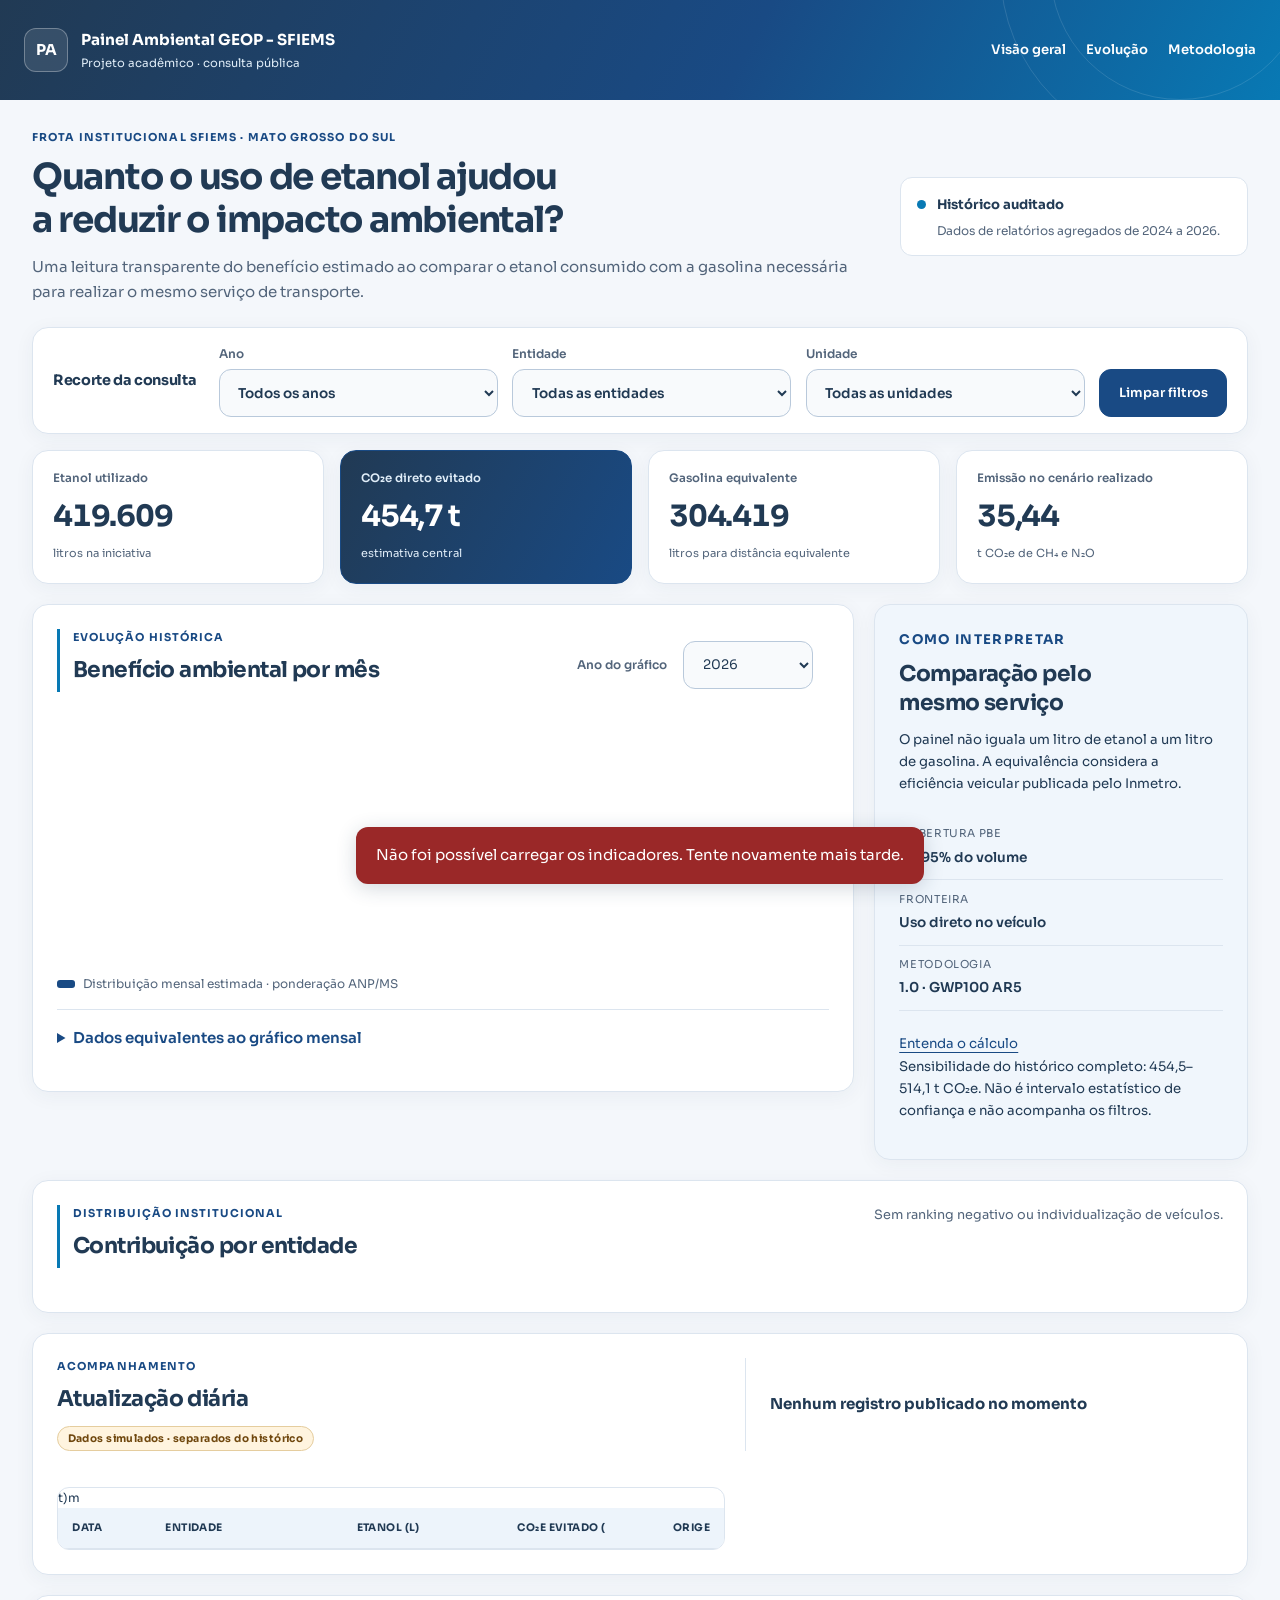
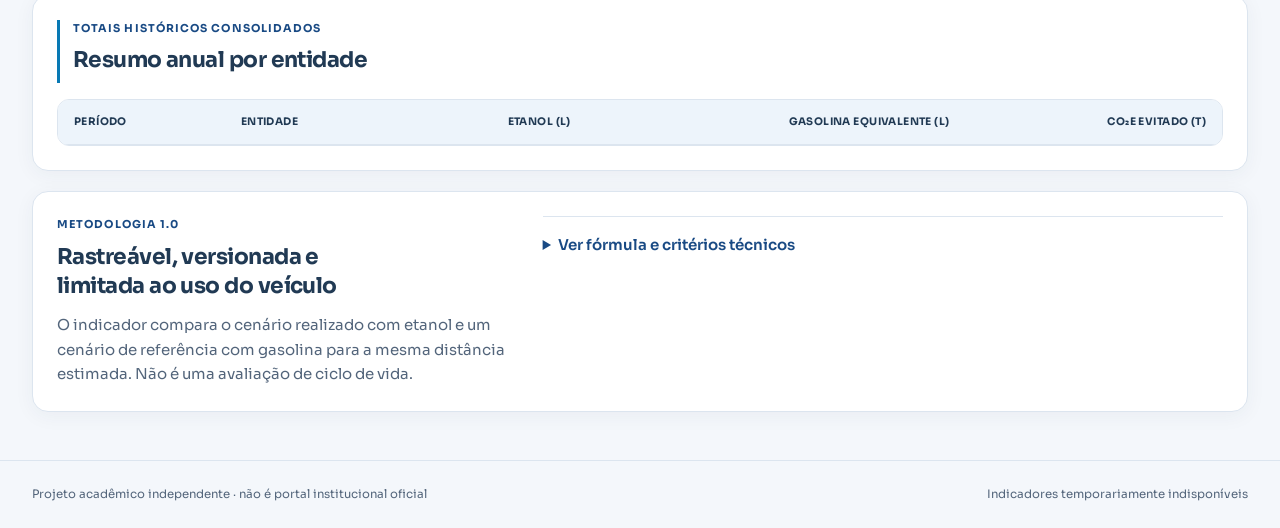
==== index.html @ 782fe870 "Publica painel ambiental com identidade FIEMS e indicadores versionados" ====
<!doctype html>
<html lang="pt-BR">
<head>
  <meta charset="utf-8">
  <meta name="viewport" content="width=device-width, initial-scale=1">
  <meta name="description" content="Painel acadêmico de consumo de etanol e emissões diretas de CO₂e evitadas em frota institucional.">
  <meta name="theme-color" content="#213a54">
  <title>Painel Ambiental GEOP - SFIEMS</title>
  <link rel="stylesheet" href="assets/styles.css">
  <script src="assets/app.js" defer></script>
</head>
<body>
  <a class="skip-link" href="#conteudo">Ir para o conteúdo</a>
  <header class="site-header">
    <div class="brand">
      <span class="brand-mark" aria-hidden="true">PA</span>
      <div><strong>Painel Ambiental GEOP - SFIEMS</strong><span>Projeto acadêmico · consulta pública</span></div>
    </div>
    <nav aria-label="Navegação principal">
      <a href="#visao-geral">Visão geral</a><a href="#evolucao">Evolução</a><a href="#metodologia">Metodologia</a>
    </nav>
  </header>

  <main id="conteudo">
    <section class="intro" id="visao-geral">
      <div>
        <p class="eyebrow">Frota institucional SFIEMS · Mato Grosso do Sul</p>
        <h1>Quanto o uso de etanol ajudou a reduzir o impacto ambiental?</h1>
        <p class="lede">Uma leitura transparente do benefício estimado ao comparar o etanol consumido com a gasolina necessária para realizar o mesmo serviço de transporte.</p>
      </div>
      <aside class="status-note" aria-label="Escopo dos dados">
        <span class="status-dot" aria-hidden="true"></span>
        <div><strong>Histórico auditado</strong><p>Dados de relatórios agregados de 2024 a 2026.</p></div>
      </aside>
    </section>

    <section class="filter-bar" aria-labelledby="titulo-filtros">
      <h2 id="titulo-filtros">Recorte da consulta</h2>
      <label>Ano<select id="filtro-ano"><option value="todos">Todos os anos</option></select></label>
      <label>Entidade<select id="filtro-entidade"><option value="todas">Todas as entidades</option></select></label>
      <label>Unidade<select id="filtro-unidade"><option value="todas">Todas as unidades</option></select></label>
      <button id="limpar-filtros" type="button">Limpar filtros</button>
    </section>

    <section class="kpis" aria-label="Indicadores principais">
      <article><p>Etanol utilizado</p><strong id="kpi-etanol">—</strong><span>litros na iniciativa</span></article>
      <article class="primary-kpi"><p>CO₂e direto evitado</p><strong id="kpi-evitado">—</strong><span>estimativa central</span></article>
      <article><p>Gasolina equivalente</p><strong id="kpi-gasolina">—</strong><span>litros para distância equivalente</span></article>
      <article><p>Emissão no cenário realizado</p><strong id="kpi-real">—</strong><span>t CO₂e de CH₄ e N₂O</span></article>
    </section>

    <section class="analysis-grid" id="evolucao">
      <article class="chart-panel">
        <div class="section-heading"><div><p class="eyebrow">Evolução histórica</p><h2>Benefício ambiental por mês</h2></div><div class="chart-controls"><label for="grafico-ano">Ano do gráfico</label><select id="grafico-ano"><option value="2026">2026</option><option value="2025">2025</option><option value="2024">2024</option></select><span id="chart-total" class="chart-summary"></span></div></div>
        <div id="chart-periodos" class="chart" role="img" aria-label="Gráfico de barras de CO₂e direto evitado por mês"></div>
        <div class="legend"><span><i class="swatch historical"></i>Distribuição mensal estimada · ponderação ANP/MS</span></div>
        <p id="chart-note" class="sensitivity-note"></p>
        <details><summary>Dados equivalentes ao gráfico mensal</summary><</summary>div class="table-wrap" tabindex="0" aria-label="Tabela mensal rolável"><table><thead><tr><th>Mês</th><th>Etanol (L)</th><th>CO₂e evitado (t)</th></tr></thead><tbody id="monthly-body"></tbody></table></div></details></th></th>
      </article>
      <aside class="context-panel">
        <p class="eyebrow">Como interpretar</p>
        <h2>Comparação pelo mesmo serviço</h2>
        <p>O painel não iguala um litro de etanol a um litro de gasolina. A equivalência considera a eficiência veicular publicada pelo Inmetro.</p>
        <dl><div><dt>Cobertura PBE</dt><dd id="cobertura">—</dd></div><div><dt>Fronteira</dt><dd>Uso direto no veículo</dd></div><div><dt>Metodologia</dt><dd id="versao-metodologia">—</dd></div></dl>
        <a href="#metodologia">Entenda o cálculo</a>
      </aside>
    </section>

    <section class="entity-section">
      <div class="section-heading"><div><p class="eyebrow">Distribuição institucional</p><h2>Contribuição por entidade</h2></div><p>Sem ranking negativo ou individualização de veículos.</p></div>
      <div id="entity-bars" class="entity-bars"></div>
    </section>

    <section class="simulation-section" aria-labelledby="titulo-simulacao">
      <div><p class="eyebrow">Acompanhamento</p><h2 id="titulo-simulacao">Atualização diária</h2><span class="badge-simulado">Dados simulados · separados do histórico</span></div>
      <div id="simulation-state" class="simulation-state"><strong>Nenhum registro publicado no momento</strong></div>
      <div class="table-wrap daily-table" tabindex="0" aria-label="Registros diários publicados"><table><thead><tr><th>Data</th><th>Entidade</th><th>Etanol (L)</th><th>CO₂e evitado (</th></th>t)</th><th>Orige</th></th></th>m</th></tr></thead><tbody id="daily-body"></tbody></table></div>
    </section>

    <section class="table-section" aria-labelledby="titulo-tabela">
      <div class="section-heading"><div><p class="eyebrow">Totais históricos consolidados</p><h2 id="titulo-tabela">Resumo anual por entidade</h2></div></div>
      <div class="table-wrap" tabindex="0" aria-label="Tabela rolável horizontalmente">
        <table><thead><tr><th>Período</th><th>Entidade</th><th>Etanol (L)</th><th>Gasolina equivalente (L)</th><th>CO₂e evitado (t)</th></tr></thead><tbody id="table-body"></tbody></table>
      </div>
    </section>

    <section class="methodology" id="metodologia">
      <div class="method-intro"><p class="eyebrow">Metodologia 1.0</p><h2>Rastreável, versionada e limitada ao uso do veículo</h2><p>O indicador compara o cenário realizado com etanol e um cenário de referência com gasolina para a mesma distância estimada. Não é uma avaliação de ciclo de vida.</p></div>
      <details><summary>Ver fórmula e critérios técnicos</summary><div class="details-grid"><div><h3>Fórmula central</h3><code>CO₂e evitado = CO₂e da gasolina equivalente − CO₂e do etanol</code><p>A gasolina equivalente deriva da razão de eficiência etanol/gasolina no PBE Veicular.</p></div><div><h3>Gases e convenções</h3><p>CO₂ fóssil, CH₄ e N₂O; CO₂ biogênico informado separadamente. GWP100 do IPCC AR5: CH₄ = 28 e N₂O = 265.</p></div><div><h3>Fontes</h3><ul><li>IPCC 2006 Guidelines, Volume 2</li><li>ANP — composição dos combustíveis</li><li>Inmetro — PBE Veicular 2024–2026</li></ul></div><div><h3>Limitações</h3><p>Totais agregados, eficiência laboratorial e cobertura parcial de modelos no PBE. O resultado é estimativa técnica, não inventário verificado.</p></div></div><p><a href="metodologia.html">Mais detalhes técnicos, exemplo numérico e referências completas →</a></p></details>
    </section>
  </main>

  <footer><p>Projeto acadêmico independente · não é portal institucional oficial</p><p id="ultima-atualizacao">Carregando atualização…</p></footer>
  <div id="erro-dados" class="error-banner" role="alert" hidden>Não foi possível carregar os indicadores. Tente novamente mais tarde.</div>
</body>
</html>
---- assets/styles.css ----
@font-face {
  font-family: "Sora";
  src: url("fonts/sora/sora-latin-ext.woff2") format("woff2");
  font-style: normal;
  font-weight: 300 800;
  font-display: swap;
  unicode-range: U+0100-02BA, U+02BD-02C5, U+02C7-02CC, U+02CE-02D7, U+02DD-02FF, U+0304, U+0308, U+0329, U+1D00-1DBF, U+1E00-1E9F, U+1EF2-1EFF, U+2020, U+20A0-20AB, U+20AD-20C0, U+2113, U+2C60-2C7F, U+A720-A7FF;
}

@font-face {
  font-family: "Sora";
  src: url("fonts/sora/sora-latin.woff2") format("woff2");
  font-style: normal;
  font-weight: 300 800;
  font-display: swap;
  unicode-range: U+0000-00FF, U+0131, U+0152-0153, U+02BB-02BC, U+02C6, U+02DA, U+02DC, U+0304, U+0308, U+0329, U+2000-206F, U+20AC, U+2122, U+2191, U+2193, U+2212, U+2215, U+FEFF, U+FFFD;
}

:root {
  color-scheme: light;
  --font-sans: "Sora", "Segoe UI", Arial, sans-serif;
  --ink: #213a54;
  --muted: #53657b;
  --paper: #f4f7fb;
  --surface: #fff;
  --soft: #edf4fb;
  --blue: #194a84;
  --accent: #0879b4;
  /* Preserve the existing chart palette hooks. */
  --green: #194a84;
  --green-2: #0879b4;
  --ochre: #946015;
  --line: #dce5ef;
  --focus: #0879b4;
  --max: 1440px;
  --radius: 16px;
  --shadow: 0 4px 20px rgb(33 58 84 / 5%);
}

*, *::before, *::after { box-sizing: border-box; }
html { scroll-behavior: smooth; scroll-padding-top: 1.5rem; }
body {
  margin: 0;
  background: var(--paper);
  color: var(--ink);
  font-family: var(--font-sans);
  font-size: .9375rem;
  line-height: 1.65;
  -webkit-font-smoothing: antialiased;
}
[hidden] { display: none !important; }
h1, h2, h3, p { margin-top: 0; }
h1, h2, h3 { font-family: var(--font-sans); text-wrap: balance; }
h1 {
  max-width: 960px;
  margin-bottom: .8rem;
  font-size: clamp(1.65rem, 2.8vw, 2.6rem);
  font-weight: 700;
  line-height: 1.22;
  letter-spacing: -.035em;
}
h2 { margin-bottom: .75rem; font-size: clamp(1.2rem, 1.7vw, 1.65rem); line-height: 1.35; letter-spacing: -.025em; }
h3 { font-size: 1rem; line-height: 1.45; }
a { color: var(--blue); text-underline-offset: 4px; overflow-wrap: anywhere; }
a:hover { text-decoration-thickness: 2px; }
button, select, input, textarea { font: inherit; }
button, select { min-height: 48px; border-radius: 12px; }
button {
  padding: .65rem 1.15rem;
  border: 1px solid var(--blue);
  background: var(--blue);
  color: #fff;
  font-weight: 600;
  cursor: pointer;
  transition: background-color 150ms ease, border-color 150ms ease;
}
button:hover:not(:disabled) { background: var(--ink); border-color: var(--ink); }
button:disabled, select:disabled { opacity: .6; cursor: not-allowed; }
select {
  max-width: 100%;
  padding: .65rem 2.25rem .65rem .9rem;
  border: 1px solid #b9c9db;
  background: #f8fafc;
  color: var(--ink);
}
:focus-visible { outline: 3px solid var(--focus); outline-offset: 4px; }
.skip-link {
  position: fixed;
  top: -6rem;
  left: 1rem;
  z-index: 30;
  padding: .8rem 1rem;
  border-radius: 10px;
  background: #fff;
  color: var(--ink);
  box-shadow: var(--shadow);
}
.skip-link:focus { top: 1rem; }

.site-header {
  position: relative;
  isolation: isolate;
  display: flex;
  flex-wrap: wrap;
  align-items: center;
  justify-content: space-between;
  gap: 1rem 2rem;
  overflow: hidden;
  min-height: 100px;
  padding: 1.3rem max(1.5rem, calc((100% - var(--max)) / 2 + 2rem));
  background: linear-gradient(118deg, #213a54 0%, #194a84 58%, #0879b4 100%);
  color: #fff;
}
.site-header::before, .site-header::after {
  content: "";
  position: absolute;
  z-index: -1;
  pointer-events: none;
  width: 260px;
  height: 260px;
  right: -30px;
  top: -160px;
  border: 1px solid rgb(255 255 255 / 12%);
  border-radius: 50%;
}
.site-header::after { width: 360px; height: 360px; right: -80px; top: -210px; }
.site-header a { color: #fff; }
.site-header :focus-visible { outline-color: #fff; }
.brand { display: flex; align-items: center; gap: .8rem; min-width: 0; }
.brand-mark {
  display: grid;
  place-items: center;
  flex: none;
  width: 44px;
  height: 44px;
  border: 1px solid rgb(255 255 255 / 30%);
  border-radius: 12px;
  background: rgb(255 255 255 / 10%);
  color: #fff;
  font-weight: 700;
}
.brand div { display: flex; flex-direction: column; min-width: 0; }
.brand strong { font-size: .95rem; }
.brand div > span { margin-top: .15rem; color: #e0edf8; font-size: .72rem; }
nav, .nav { display: flex; flex-wrap: wrap; gap: .35rem 1.25rem; }
nav a, .nav a { padding: .4rem 0; font-size: .82rem; font-weight: 600; text-decoration: none; }
nav a:hover, .nav a:hover { text-decoration: underline; }
main { max-width: var(--max); margin: auto; padding: 0 2rem 3rem; }
main > *, .intro > *, .analysis-grid > *, .lead-charts > *, .section-heading > *, .methodology > *, .details-grid > * { min-width: 0; }
section[id] { scroll-margin-top: 1.5rem; }
.intro {
  display: grid;
  grid-template-columns: minmax(0, 2.4fr) minmax(230px, 1fr);
  align-items: center;
  gap: 2rem;
  padding: 1.8rem 0 1.4rem;
}
.eyebrow { margin-bottom: .5rem; color: var(--blue); font-size: .68rem; font-weight: 700; letter-spacing: .1em; text-transform: uppercase; }
.lede { max-width: 85ch; margin-bottom: 0; color: var(--muted); font-size: .94rem; }
.status-note { display: flex; gap: .7rem; padding: .9rem 1rem; border: 1px solid var(--line); border-radius: 12px; background: var(--surface); }
.status-note strong { font-size: .82rem; }
.status-note p { margin: .25rem 0 0; color: var(--muted); font-size: .75rem; }
.status-dot { flex: none; width: 9px; height: 9px; margin-top: .5rem; border-radius: 50%; background: var(--accent); }

.filter-bar {
  display: grid;
  grid-template-columns: auto repeat(3, minmax(130px, 1fr)) auto;
  align-items: end;
  gap: .9rem;
  padding: 1rem 1.25rem;
  border: 1px solid var(--line);
  border-radius: var(--radius);
  background: var(--surface);
  box-shadow: var(--shadow);
}
.filter-bar h2 { align-self: center; margin: 0 .5rem 0 0; font-size: .9rem; }
.filter-bar label, .chart-controls label { color: var(--muted); font-size: .75rem; font-weight: 600; }
.filter-bar select { display: block; width: 100%; margin-top: .35rem; font-size: .85rem; }
.filter-bar button { font-size: .8rem; }
.kpis { display: grid; grid-template-columns: repeat(4, minmax(0, 1fr)); gap: 1rem; margin-top: 1rem; }
.kpis article { min-width: 0; padding: 1.1rem 1.25rem; border: 1px solid var(--line); border-radius: var(--radius); background: var(--surface); box-shadow: var(--shadow); }
.kpis p { margin-bottom: .7rem; color: var(--muted); font-size: .73rem; font-weight: 600; }
.kpis strong { display: block; margin: .6rem 0 .35rem; font-size: clamp(1.4rem, 2.3vw, 2.15rem); font-weight: 700; line-height: 1.2; letter-spacing: -.04em; font-variant-numeric: tabular-nums; overflow-wrap: anywhere; }
.kpis span { color: var(--muted); font-size: .7rem; }
.kpis .primary-kpi { border-color: var(--blue); background: linear-gradient(118deg, var(--ink), var(--blue)); color: #fff; }
.kpis .primary-kpi p, .kpis .primary-kpi span { color: #e0edf8; }
.analysis-grid { display: grid; grid-template-columns: minmax(0, 2.2fr) minmax(260px, 1fr); gap: 1.25rem; margin-top: 1.25rem; align-items: start; }
.lead-charts { display: grid; grid-template-columns: repeat(2, minmax(0, 1fr)); gap: 1.25rem; margin-top: 1.25rem; }
.lead-charts > .analysis-grid { grid-column: 1 / -1; margin-top: 0; }
.chart-panel, .context-panel, .entity-section, .simulation-section, .table-section, .methodology {
  padding: 1.5rem;
  border: 1px solid var(--line);
  border-radius: var(--radius);
  background: var(--surface);
  box-shadow: var(--shadow);
}
.section-heading { display: flex; align-items: flex-start; justify-content: space-between; gap: 1rem; }
.section-heading h2 { margin-bottom: .5rem; }
.section-heading > div:first-child { padding-left: .8rem; border-left: 3px solid var(--accent); }
.section-heading > p { max-width: 36ch; margin-bottom: 0; color: var(--muted); font-size: .8rem; }
.chart-summary { color: var(--blue); font-size: .85rem; font-weight: 700; text-align: right; font-variant-numeric: tabular-nums; overflow-wrap: anywhere; }
.chart-controls { display: flex; flex-wrap: wrap; align-items: center; gap: .6rem 1rem; margin-top: .75rem; }
.chart-controls select { width: auto; min-width: 130px; font-size: .82rem; }
.chart-controls label select { display: block; margin-top: .3rem; }
.chart { min-width: 0; min-height: 250px; margin: 1rem 0; }
.chart svg { display: block; width: 100%; height: auto; }
.chart text { fill: var(--muted); font-family: var(--font-sans); font-size: 12px; }
.chart .bar { fill: var(--blue); }
.chart .grid { stroke: var(--line); stroke-width: 1; }
.chart-note, .monthly-label { color: var(--muted); font-size: .76rem; line-height: 1.65; }
.chart-note { margin: .75rem 0 0; }
.monthly-label { display: block; margin: .5rem 0; font-weight: 600; }
.legend { display: flex; flex-wrap: wrap; gap: .5rem 1rem; color: var(--muted); font-size: .75rem; }
.swatch { display: inline-block; width: 18px; height: 8px; margin-right: .5rem; border-radius: 3px; background: var(--accent); }
.swatch.historical { background: var(--blue); }
.context-panel { background: #f0f6fc; }
.context-panel p, .context-panel a { font-size: .83rem; }
.context-panel dl { margin: 1.25rem 0; }
.context-panel dl div { padding: .65rem 0; border-bottom: 1px solid var(--line); }
dt { color: var(--muted); font-size: .68rem; letter-spacing: .06em; text-transform: uppercase; }
dd { margin: .2rem 0 0; font-size: .85rem; font-weight: 600; overflow-wrap: anywhere; }
.entity-section, .simulation-section, .table-section, .methodology { margin-top: 1.25rem; }
.entity-bars { display: grid; gap: 1rem; margin-top: 1.25rem; }
.entity-row { display: grid; grid-template-columns: 90px minmax(0, 1fr) 120px; align-items: center; gap: 1rem; font-size: .82rem; }
.entity-track { height: 14px; overflow: hidden; border-radius: 20px; background: var(--soft); }
.entity-fill { height: 100%; max-width: 100%; border-radius: inherit; background: linear-gradient(90deg, var(--blue), var(--accent)); }
.entity-value { text-align: right; font-weight: 600; font-variant-numeric: tabular-nums; overflow-wrap: anywhere; }
.simulation-section { display: grid; grid-template-columns: minmax(0, 1.4fr) minmax(0, 1fr); gap: 1.25rem; }
.simulation-section > div { min-width: 0; }
.simulation-state { display: flex; flex-direction: column; justify-content: center; padding-left: 1.5rem; border-left: 1px solid var(--line); }
.simulation-state span { margin-top: .4rem; color: var(--muted); font-size: .8rem; }
.disclaimer { grid-column: 1 / -1; margin: 0; padding: .9rem 1rem; border: 1px solid #eedbb9; border-radius: 12px; background: #fff8eb; color: #70480f; font-size: .8rem; }
.badge-simulado { display: inline-flex; align-items: center; width: fit-content; max-width: 100%; padding: .2rem .6rem; border: 1px solid #e5cd9e; border-radius: 999px; background: #fff4df; color: #70480f; font-size: .65rem; font-weight: 700; letter-spacing: .04em; vertical-align: middle; }

.table-wrap { max-width: 100%; overflow-x: auto; margin-top: 1rem; border: 1px solid var(--line); border-radius: 12px; overscroll-behavior-x: contain; }
table { width: 100%; border-collapse: collapse; font-size: .8rem; font-variant-numeric: tabular-nums; }
caption { padding: .8rem 1rem; text-align: left; color: var(--muted); }
th, td { padding: .85rem 1rem; border-bottom: 1px solid var(--line); text-align: right; white-space: nowrap; }
th { background: var(--soft); color: var(--ink); font-size: .65rem; font-weight: 700; letter-spacing: .04em; text-transform: uppercase; }
th:first-child, th:nth-child(2), td:first-child, td:nth-child(2) { text-align: left; }
tbody tr:last-child td { border-bottom: 0; }
tbody tr:hover { background: #f7faff; }
.daily-table { font-size: .75rem; }
.daily-table th, .daily-table td { padding: .7rem .9rem; }

.methodology { display: grid; grid-template-columns: minmax(0, 1fr) minmax(0, 1.5fr); gap: 2rem; }
.method-intro p:last-child { margin-bottom: 0; color: var(--muted); }
details { min-width: 0; border-top: 1px solid var(--line); }
summary { padding: 1rem 0; color: var(--blue); font-weight: 600; cursor: pointer; }
summary:hover { text-decoration: underline; text-underline-offset: 4px; }
.details-grid { display: grid; grid-template-columns: repeat(2, minmax(0, 1fr)); gap: 1.25rem; }
.details-grid > div { padding-top: 1rem; border-top: 1px solid var(--line); }
.details-grid p, .details-grid li { color: var(--muted); font-size: .82rem; }
ul, ol { padding-left: 1.4rem; }
li + li { margin-top: .35rem; }
code { display: block; max-width: 100%; padding: 1rem; border-radius: 12px; background: var(--ink); color: #fff; font-family: ui-monospace, Consolas, monospace; font-size: .82rem; line-height: 1.8; white-space: pre-wrap; overflow-wrap: anywhere; word-break: break-word; }
pre { max-width: 100%; white-space: pre-wrap; overflow-wrap: anywhere; }
.methodology-page main { max-width: 1180px; }
.methodology-page .intro { grid-template-columns: minmax(0, 1fr); }
.methodology-page .intro { padding: 2rem 0 1.25rem; }
.methodology-page .intro h1 { max-width: 100%; }
.methodology-page main > section { min-width: 0; overflow-wrap: anywhere; }
.methodology-page .methodology { display: block; }
.methodology-page main > section p, .methodology-page main > section li { line-height: 1.8; }
footer { display: flex; justify-content: space-between; gap: 1rem 2rem; max-width: var(--max); margin: auto; padding: 1.5rem 2rem; border-top: 1px solid var(--line); color: var(--muted); font-size: .73rem; }
footer p { margin-bottom: 0; }
.error-banner { position: fixed; z-index: 20; bottom: 1rem; left: 50%; transform: translateX(-50%); width: max-content; max-width: calc(100% - 2rem); padding: 1rem 1.25rem; border-radius: 12px; background: #9a2828; color: #fff; box-shadow: 0 4px 20px rgb(33 58 84 / 20%); overflow-wrap: anywhere; }

@media (max-width: 1100px) {
  .filter-bar { grid-template-columns: repeat(3, minmax(0, 1fr)); }
  .filter-bar h2 { grid-column: 1 / -1; }
  .filter-bar button { justify-self: start; }
  .intro { gap: 1.25rem; grid-template-columns: minmax(0, 2fr) minmax(220px, 1fr); }
  .kpis { gap: .75rem; }
  .kpis article { padding: 1rem; }
}
@media (max-width: 900px) {
  .intro, .analysis-grid, .lead-charts, .methodology { grid-template-columns: minmax(0, 1fr); }
  .intro { gap: 1rem; padding-top: 1.4rem; }
  .status-note { max-width: 100%; }
  .kpis { grid-template-columns: repeat(2, minmax(0, 1fr)); }
  .simulation-section { grid-template-columns: minmax(0, 1fr); }
  .simulation-state { padding: 1rem 0 0; border-left: 0; border-top: 1px solid var(--line); }
  .details-grid { grid-template-columns: minmax(0, 1fr); }
  .chart { min-height: 0; }
}
@media (max-width: 560px) {
  .site-header { padding: 1rem; gap: .75rem; }
  .brand-mark { width: 38px; height: 38px; }
  .brand strong { font-size: .84rem; }
  .brand div > span { font-size: .65rem; }
  nav, .nav { width: 100%; gap: .4rem 1rem; }
  nav a, .nav a { font-size: .75rem; }
  main { padding: 0 1rem 2rem; }
  .filter-bar { grid-template-columns: minmax(0, 1fr); padding: 1rem; }
  .filter-bar button { width: 100%; }
  .kpis { gap: .65rem; }
  .kpis article { padding: .9rem; }
  .kpis strong { font-size: clamp(1.15rem, 5vw, 1.6rem); }
  .kpis p, .kpis span { font-size: .65rem; }
  .chart-panel, .context-panel, .entity-section, .simulation-section, .table-section, .methodology { padding: 1rem; }
  .section-heading { flex-direction: column; gap: .5rem; }
  .chart-summary { text-align: left; }
  .chart-controls, .chart-controls label, .chart-controls select { width: 100%; }
  .entity-row { grid-template-columns: 65px minmax(0, 1fr); gap: .5rem .75rem; }
  .entity-value { grid-column: 2; text-align: left; }
  footer { flex-direction: column; padding: 1.25rem 1rem; }
}
@media (max-width: 360px) {
  .kpis { grid-template-columns: minmax(0, 1fr); }
}
@media (prefers-reduced-motion: reduce) {
  html { scroll-behavior: auto; }
  *, *::before, *::after {
    animation-duration: .01ms !important;
    animation-iteration-count: 1 !important;
    transition-duration: .01ms !important;
    scroll-behavior: auto !important;
  }
}
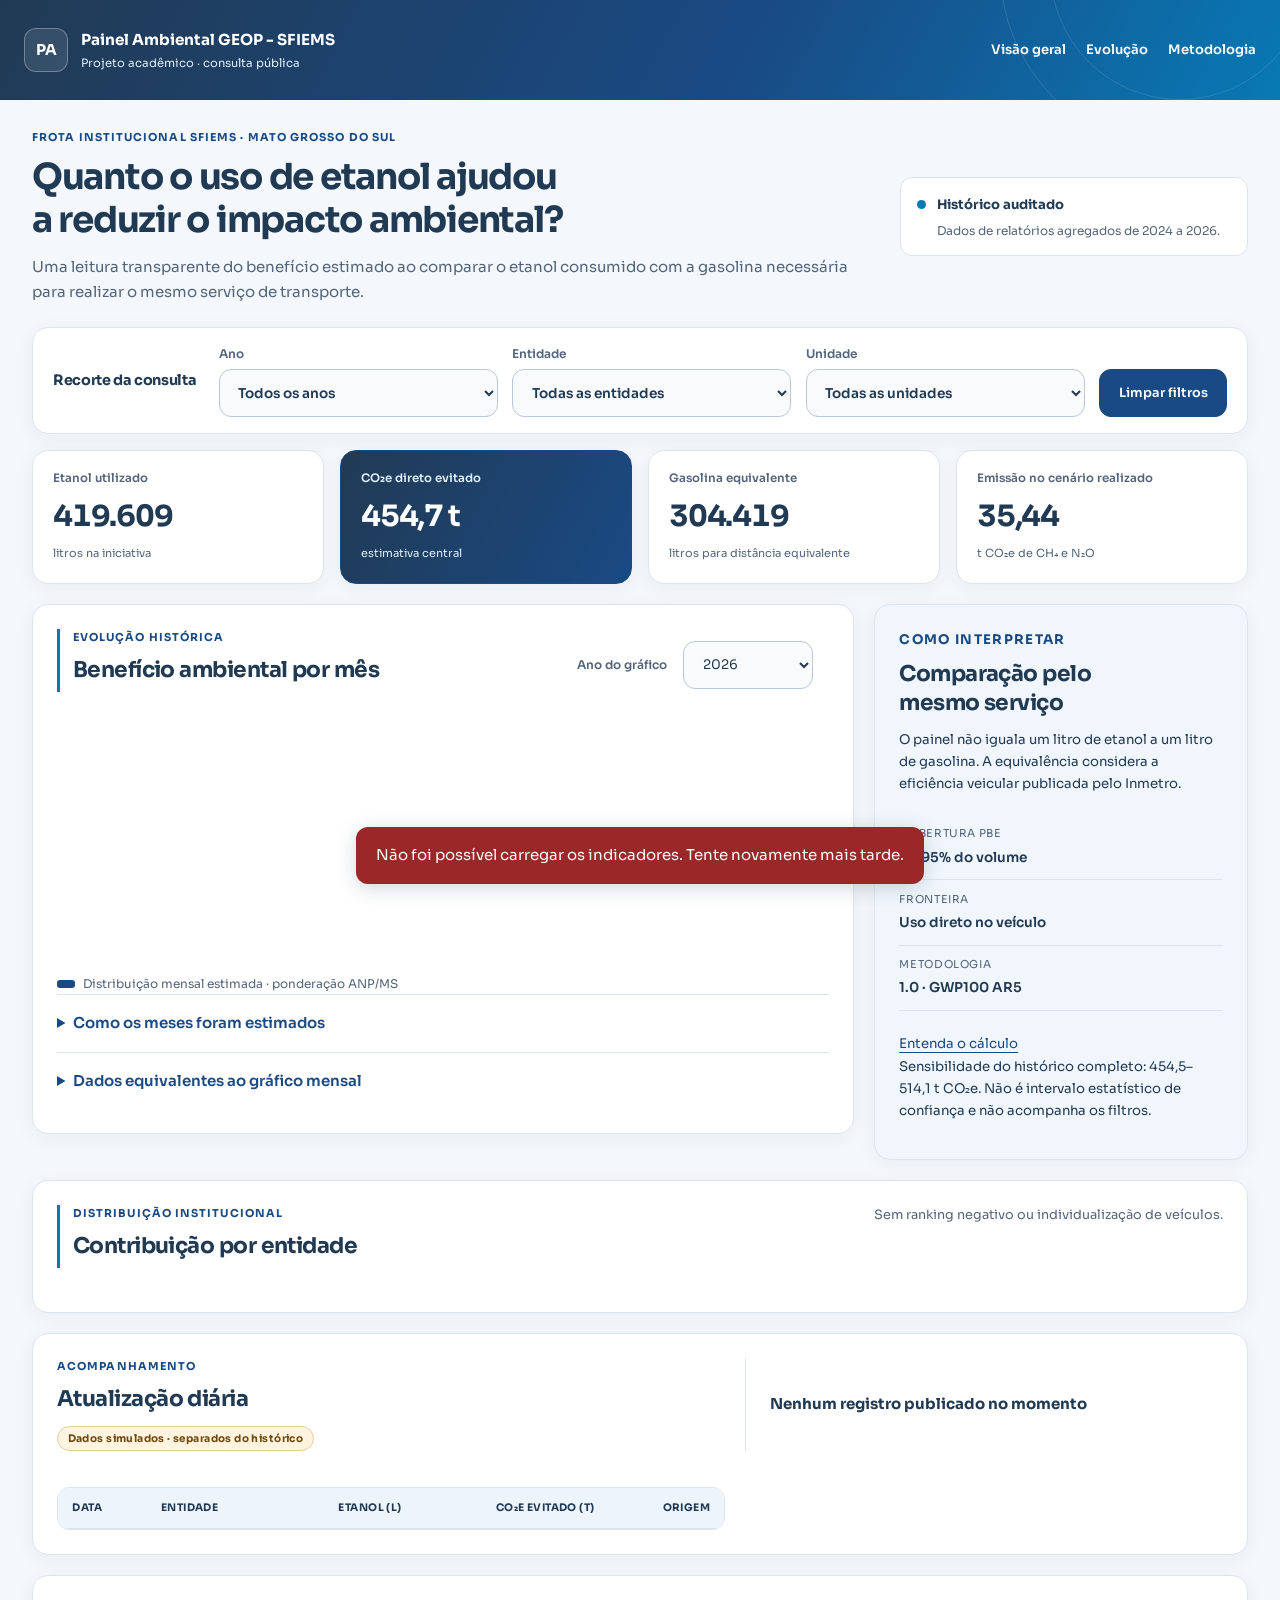
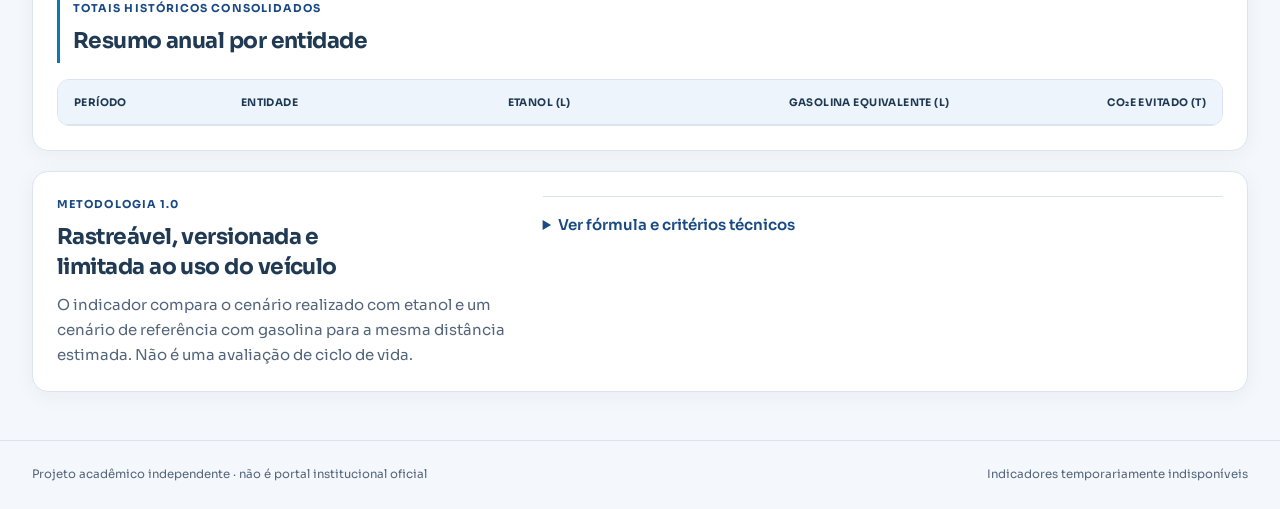
==== commit c5b3e773: "Corrige HTML corrompido e adiciona regressao estrutural de QA" ====
--- a/index.html
+++ b/index.html
@@ -42,7 +42,8 @@
       <button id="limpar-filtros" type="button">Limpar filtros</button>
     </section>
 
-    <section class="kpis" aria-label="Indicadores principais">
+    <p id="consulta-status" role="status" aria-live="polite"></p>
+        <section class="kpis" aria-label="Indicadores principais">
       <article><p>Etanol utilizado</p><strong id="kpi-etanol">—</strong><span>litros na iniciativa</span></article>
       <article class="primary-kpi"><p>CO₂e direto evitado</p><strong id="kpi-evitado">—</strong><span>estimativa central</span></article>
       <article><p>Gasolina equivalente</p><strong id="kpi-gasolina">—</strong><span>litros para distância equivalente</span></article>
@@ -52,10 +53,10 @@
     <section class="analysis-grid" id="evolucao">
       <article class="chart-panel">
         <div class="section-heading"><div><p class="eyebrow">Evolução histórica</p><h2>Benefício ambiental por mês</h2></div><div class="chart-controls"><label for="grafico-ano">Ano do gráfico</label><select id="grafico-ano"><option value="2026">2026</option><option value="2025">2025</option><option value="2024">2024</option></select><span id="chart-total" class="chart-summary"></span></div></div>
-        <div id="chart-periodos" class="chart" role="img" aria-label="Gráfico de barras de CO₂e direto evitado por mês"></div>
+        <div id="chart-periodos" class="chart" role="img" tabindex="0" aria-label="Gráfico de barras de CO₂e direto evitado por mês"></div>
         <div class="legend"><span><i class="swatch historical"></i>Distribuição mensal estimada · ponderação ANP/MS</span></div>
-        <p id="chart-note" class="sensitivity-note"></p>
-        <details><summary>Dados equivalentes ao gráfico mensal</summary><</summary>div class="table-wrap" tabindex="0" aria-label="Tabela mensal rolável"><table><thead><tr><th>Mês</th><th>Etanol (L)</th><th>CO₂e evitado (t)</th></tr></thead><tbody id="monthly-body"></tbody></table></div></details></th></th>
+        <details><summary>Como os meses foram estimados</summary><p id="chart-note" class="sensitivity-note"></p><a href="metodologia.html">Consultar metodologia e fontes</a></details>
+        <details><summary>Dados equivalentes ao gráfico mensal</summary><div class="table-wrap" tabindex="0" aria-label="Tabela mensal rolável"><table><thead><tr><th>Mês</th><th>Etanol (L)</th><th>CO₂e evitado (t)</th></tr></thead><tbody id="monthly-body"></tbody></table></div></details>
       </article>
       <aside class="context-panel">
         <p class="eyebrow">Como interpretar</p>
@@ -74,7 +75,7 @@
     <section class="simulation-section" aria-labelledby="titulo-simulacao">
       <div><p class="eyebrow">Acompanhamento</p><h2 id="titulo-simulacao">Atualização diária</h2><span class="badge-simulado">Dados simulados · separados do histórico</span></div>
       <div id="simulation-state" class="simulation-state"><strong>Nenhum registro publicado no momento</strong></div>
-      <div class="table-wrap daily-table" tabindex="0" aria-label="Registros diários publicados"><table><thead><tr><th>Data</th><th>Entidade</th><th>Etanol (L)</th><th>CO₂e evitado (</th></th>t)</th><th>Orige</th></th></th>m</th></tr></thead><tbody id="daily-body"></tbody></table></div>
+      <div class="table-wrap daily-table" tabindex="0" aria-label="Registros diários publicados"><table><thead><tr><th>Data</th><th>Entidade</th><th>Etanol (L)</th><th>CO₂e evitado (t)</th><th>Origem</th></tr></thead><tbody id="daily-body"></tbody></table></div>
     </section>
 
     <section class="table-section" aria-labelledby="titulo-tabela">
--- a/assets/styles.css
+++ b/assets/styles.css
@@ -202,8 +202,9 @@
 .chart-controls { display: flex; flex-wrap: wrap; align-items: center; gap: .6rem 1rem; margin-top: .75rem; }
 .chart-controls select { width: auto; min-width: 130px; font-size: .82rem; }
 .chart-controls label select { display: block; margin-top: .3rem; }
-.chart { min-width: 0; min-height: 250px; margin: 1rem 0; }
-.chart svg { display: block; width: 100%; height: auto; }
+.chart { min-width: 0; min-height: 250px; margin: 1rem 0; overflow-x: auto; }
+.chart svg { display: block; width: 100%; min-width: 600px; height: auto; }
+#consulta-status { color: var(--muted); font-size: .8rem; }
 .chart text { fill: var(--muted); font-family: var(--font-sans); font-size: 12px; }
 .chart .bar { fill: var(--blue); }
 .chart .grid { stroke: var(--line); stroke-width: 1; }
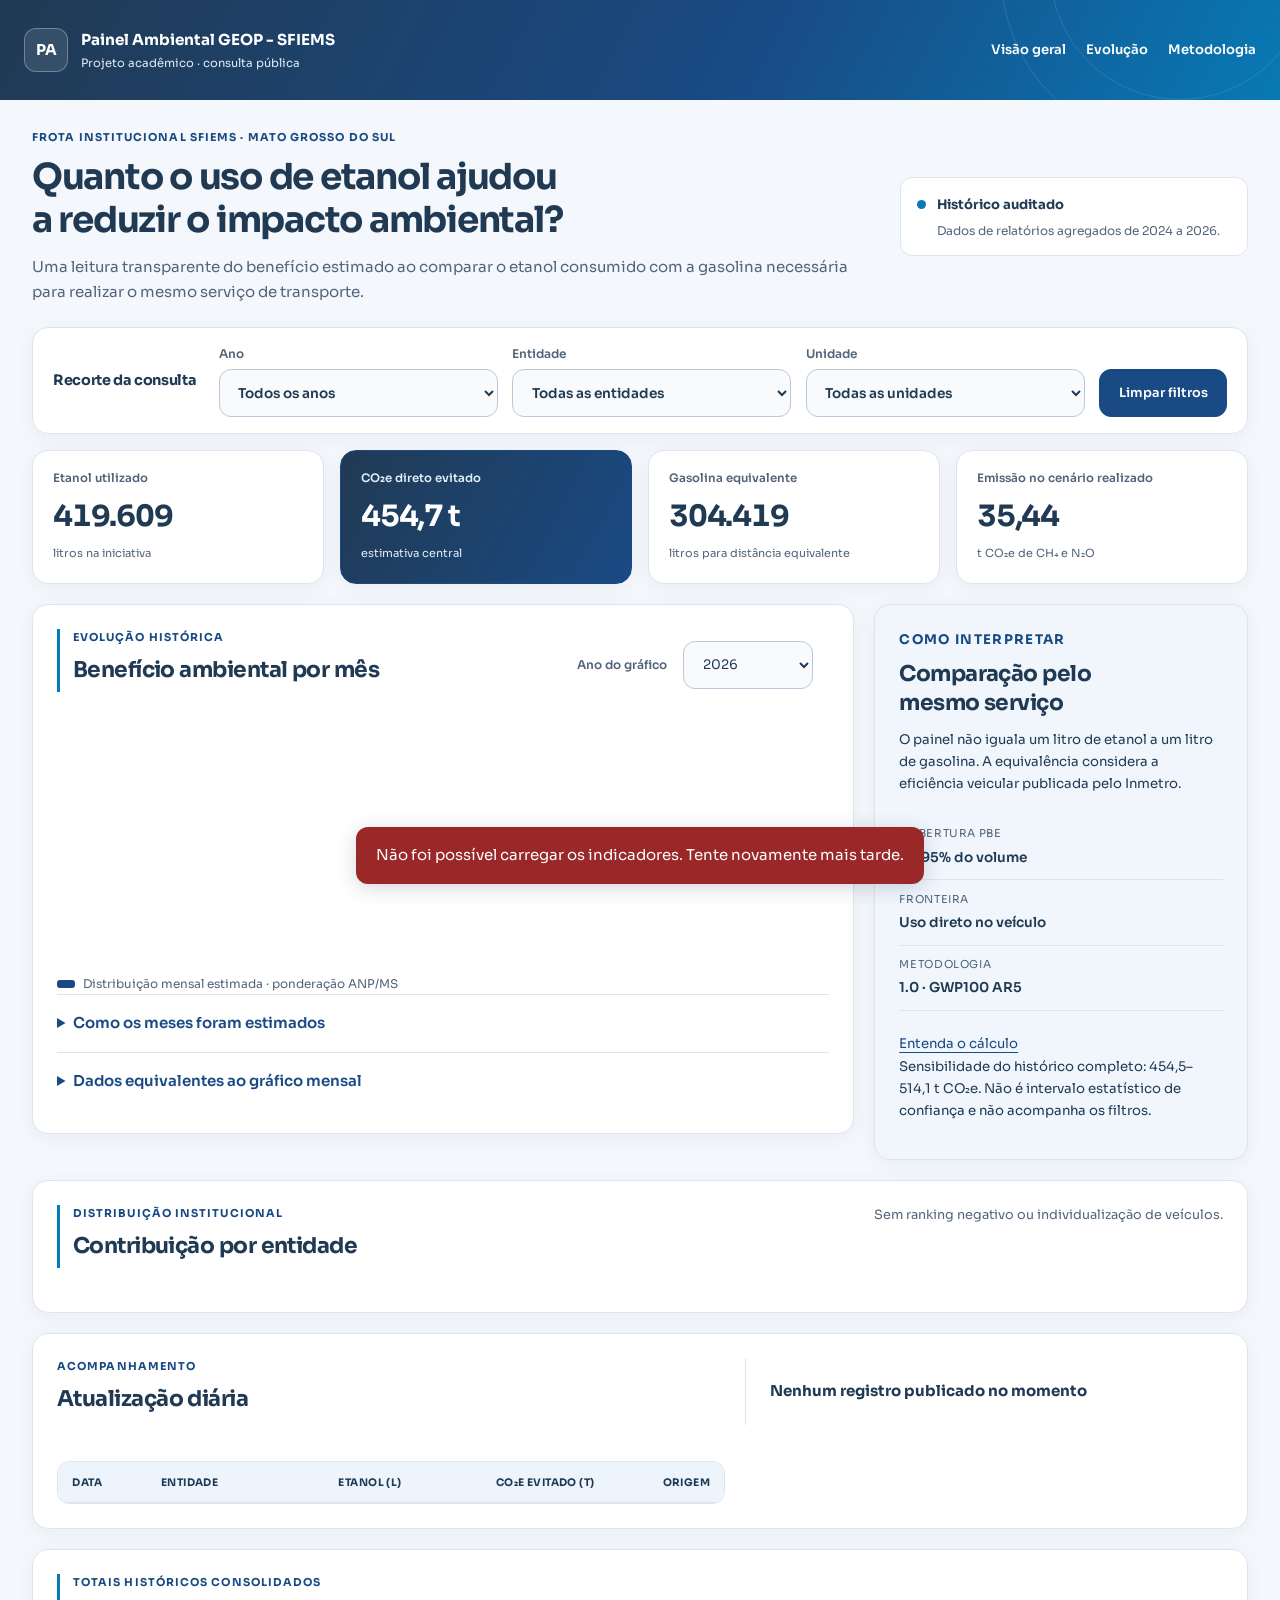
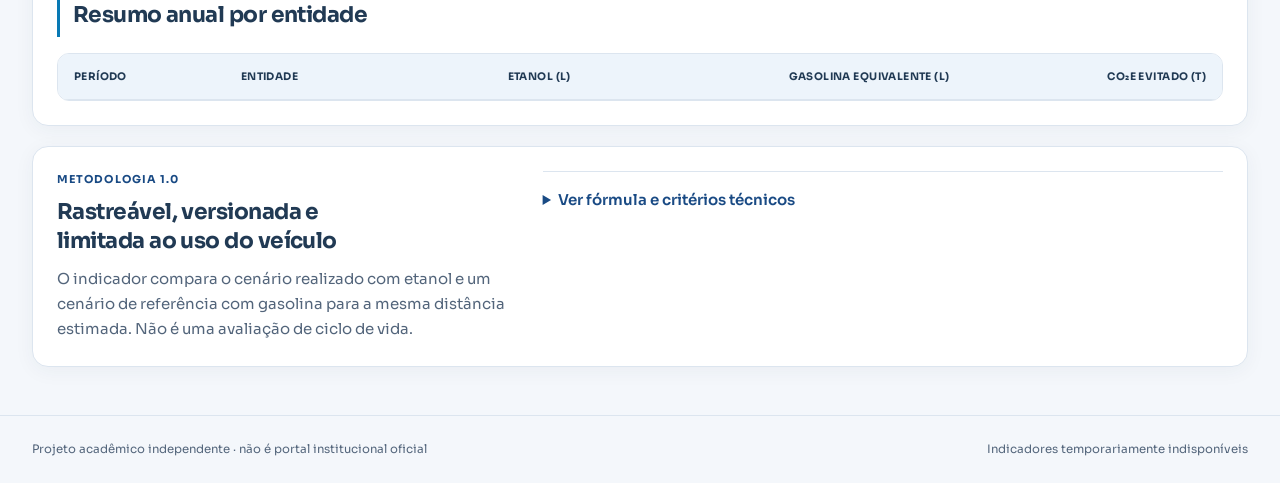
==== commit 53290861: "Remove badge span from simulation section Removed a badge span from the simulation section in index." ====
--- a/index.html
+++ b/index.html
@@ -73,7 +73,7 @@
     </section>
 
     <section class="simulation-section" aria-labelledby="titulo-simulacao">
-      <div><p class="eyebrow">Acompanhamento</p><h2 id="titulo-simulacao">Atualização diária</h2><span class="badge-simulado">Dados simulados · separados do histórico</span></div>
+      <div><p class="eyebrow">Acompanhamento</p><h2 id="titulo-simulacao">Atualização diária</h2></div>
       <div id="simulation-state" class="simulation-state"><strong>Nenhum registro publicado no momento</strong></div>
       <div class="table-wrap daily-table" tabindex="0" aria-label="Registros diários publicados"><table><thead><tr><th>Data</th><th>Entidade</th><th>Etanol (L)</th><th>CO₂e evitado (t)</th><th>Origem</th></tr></thead><tbody id="daily-body"></tbody></table></div>
     </section>
@@ -94,4 +94,4 @@
   <footer><p>Projeto acadêmico independente · não é portal institucional oficial</p><p id="ultima-atualizacao">Carregando atualização…</p></footer>
   <div id="erro-dados" class="error-banner" role="alert" hidden>Não foi possível carregar os indicadores. Tente novamente mais tarde.</div>
 </body>
-</html>+</html>
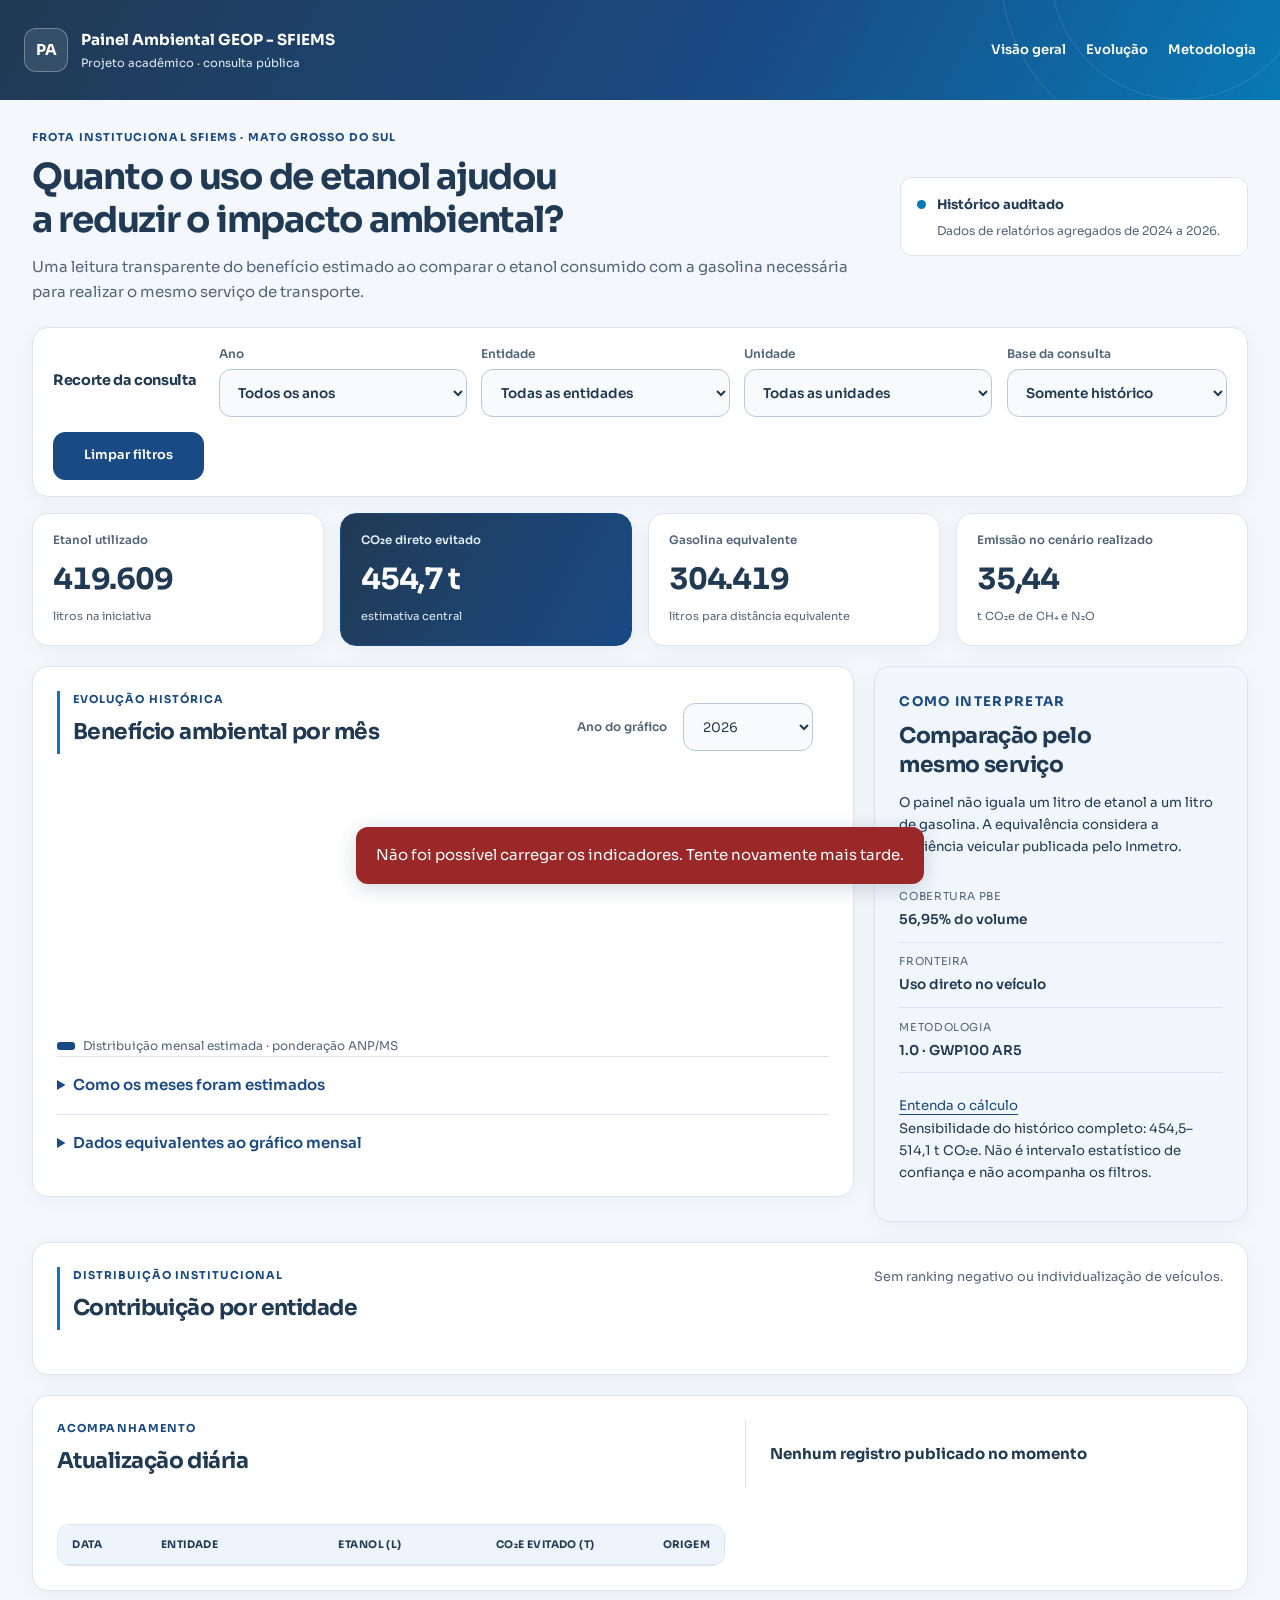
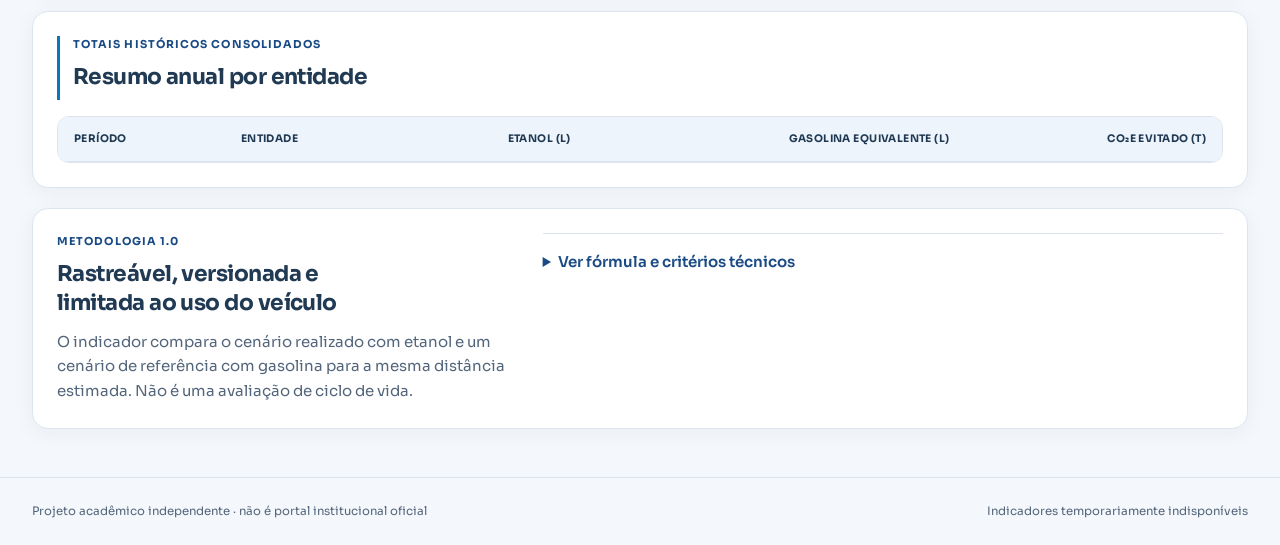
==== commit 5e4e3d02: "Atualiza dados sem cache e permite consulta combinada identificada" ====
--- a/index.html
+++ b/index.html
@@ -39,7 +39,8 @@
       <label>Ano<select id="filtro-ano"><option value="todos">Todos os anos</option></select></label>
       <label>Entidade<select id="filtro-entidade"><option value="todas">Todas as entidades</option></select></label>
       <label>Unidade<select id="filtro-unidade"><option value="todas">Todas as unidades</option></select></label>
-      <button id="limpar-filtros" type="button">Limpar filtros</button>
+      <label>Base da consulta<select id="filtro-base"><option value="historico">Somente histórico</option><option value="combinado">Histórico + simulação</option></select></label>
+            <button id="limpar-filtros" type="button">Limpar filtros</button>
     </section>
 
     <p id="consulta-status" role="status" aria-live="polite"></p>
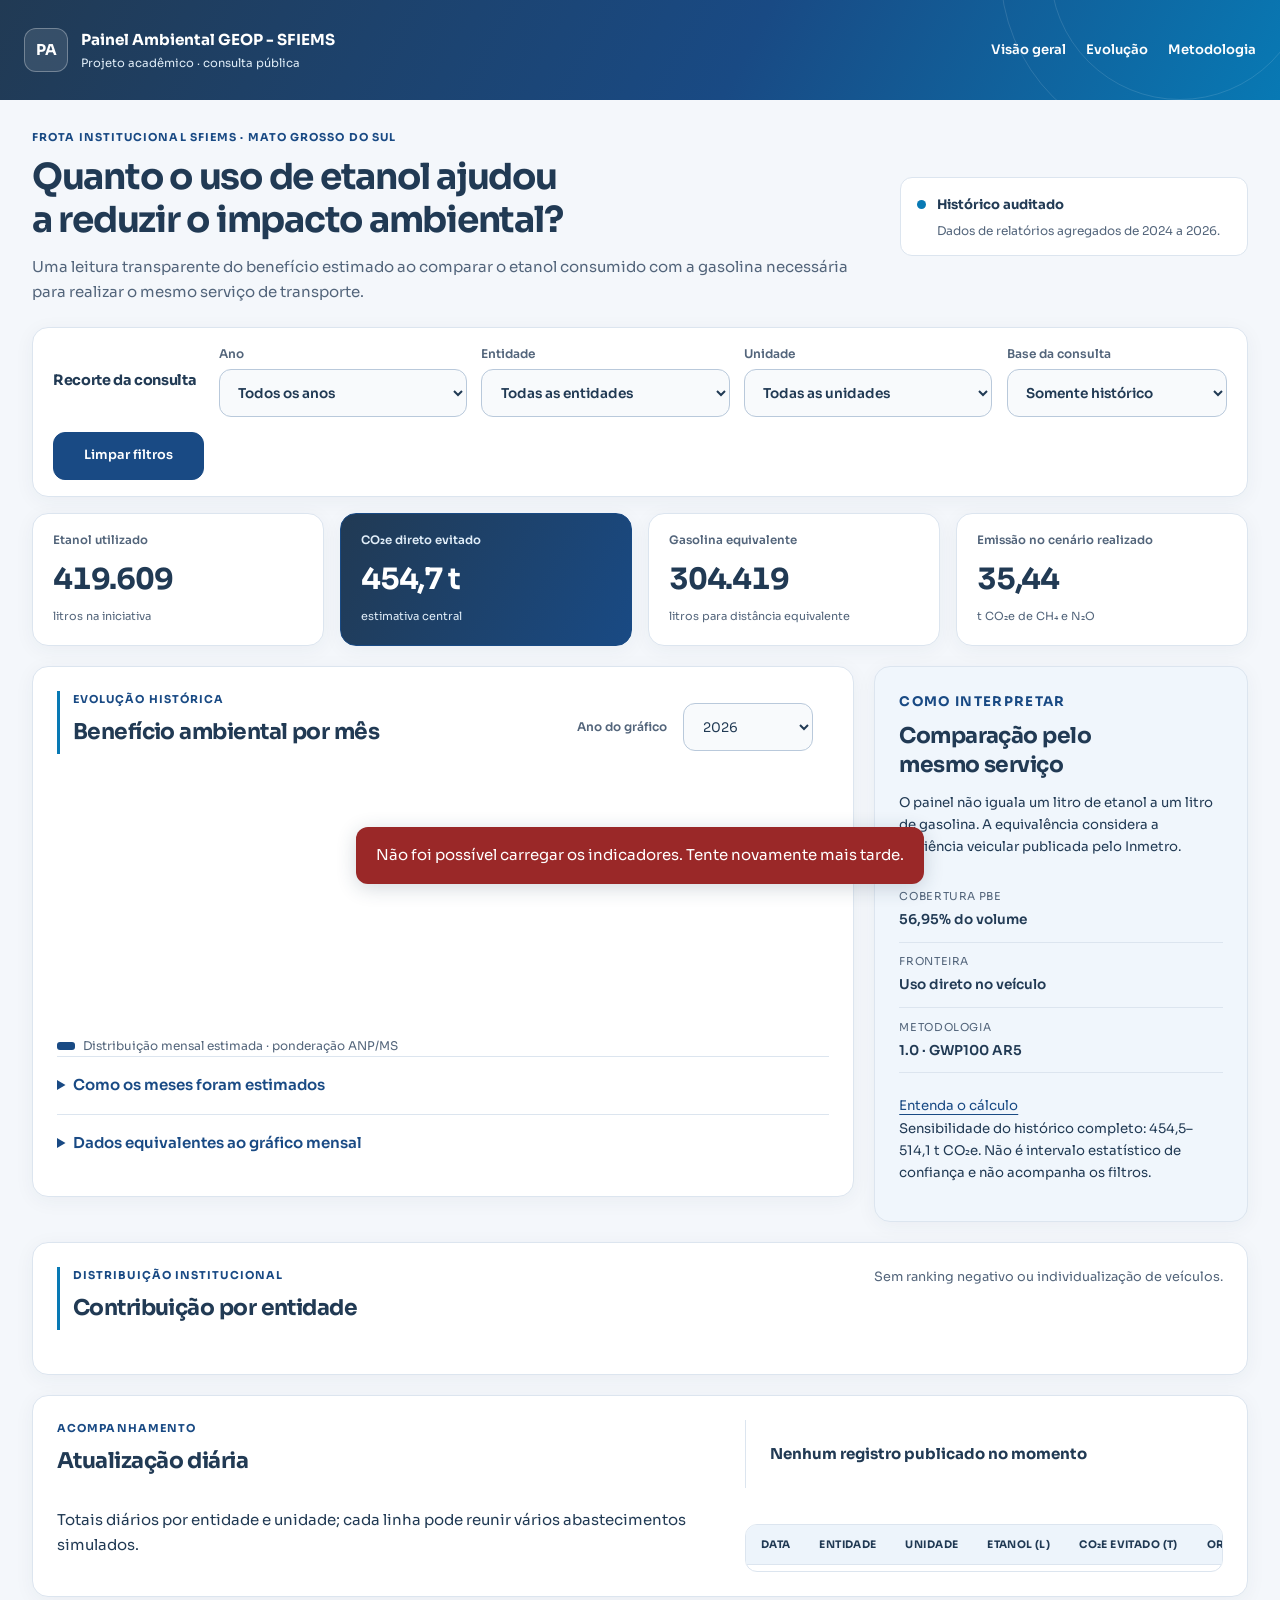
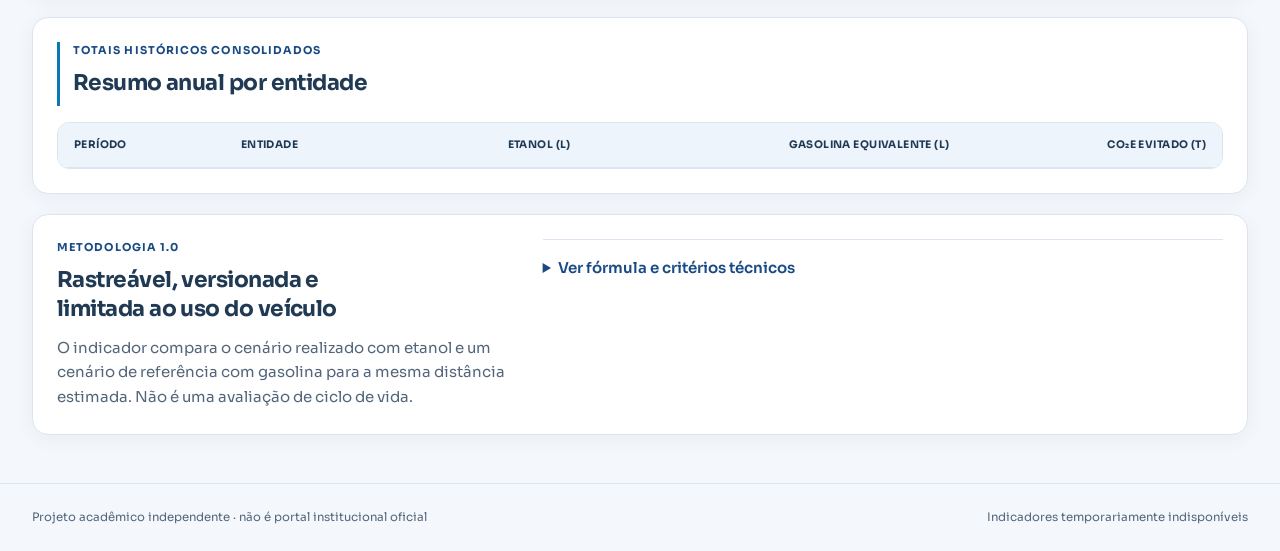
==== commit cec05f33: "Detalha acompanhamento diario por entidade e unidade" ====
--- a/index.html
+++ b/index.html
@@ -76,7 +76,8 @@
     <section class="simulation-section" aria-labelledby="titulo-simulacao">
       <div><p class="eyebrow">Acompanhamento</p><h2 id="titulo-simulacao">Atualização diária</h2></div>
       <div id="simulation-state" class="simulation-state"><strong>Nenhum registro publicado no momento</strong></div>
-      <div class="table-wrap daily-table" tabindex="0" aria-label="Registros diários publicados"><table><thead><tr><th>Data</th><th>Entidade</th><th>Etanol (L)</th><th>CO₂e evitado (t)</th><th>Origem</th></tr></thead><tbody id="daily-body"></tbody></table></div>
+      <p>Totais diários por entidade e unidade; cada linha pode reunir vários abastecimentos simulados.</p>
+            <div class="table-wrap daily-table" tabindex="0" aria-label="Registros diários publicados"><table><thead><tr><th>Data</th><th>Entidade</th><th>Unidade</th><th>Etanol (L)</th><th>CO₂e evitado (t)</th><th>Origem</th></tr></thead><tbody id="daily-body"></tbody></table></div>
     </section>
 
     <section class="table-section" aria-labelledby="titulo-tabela">
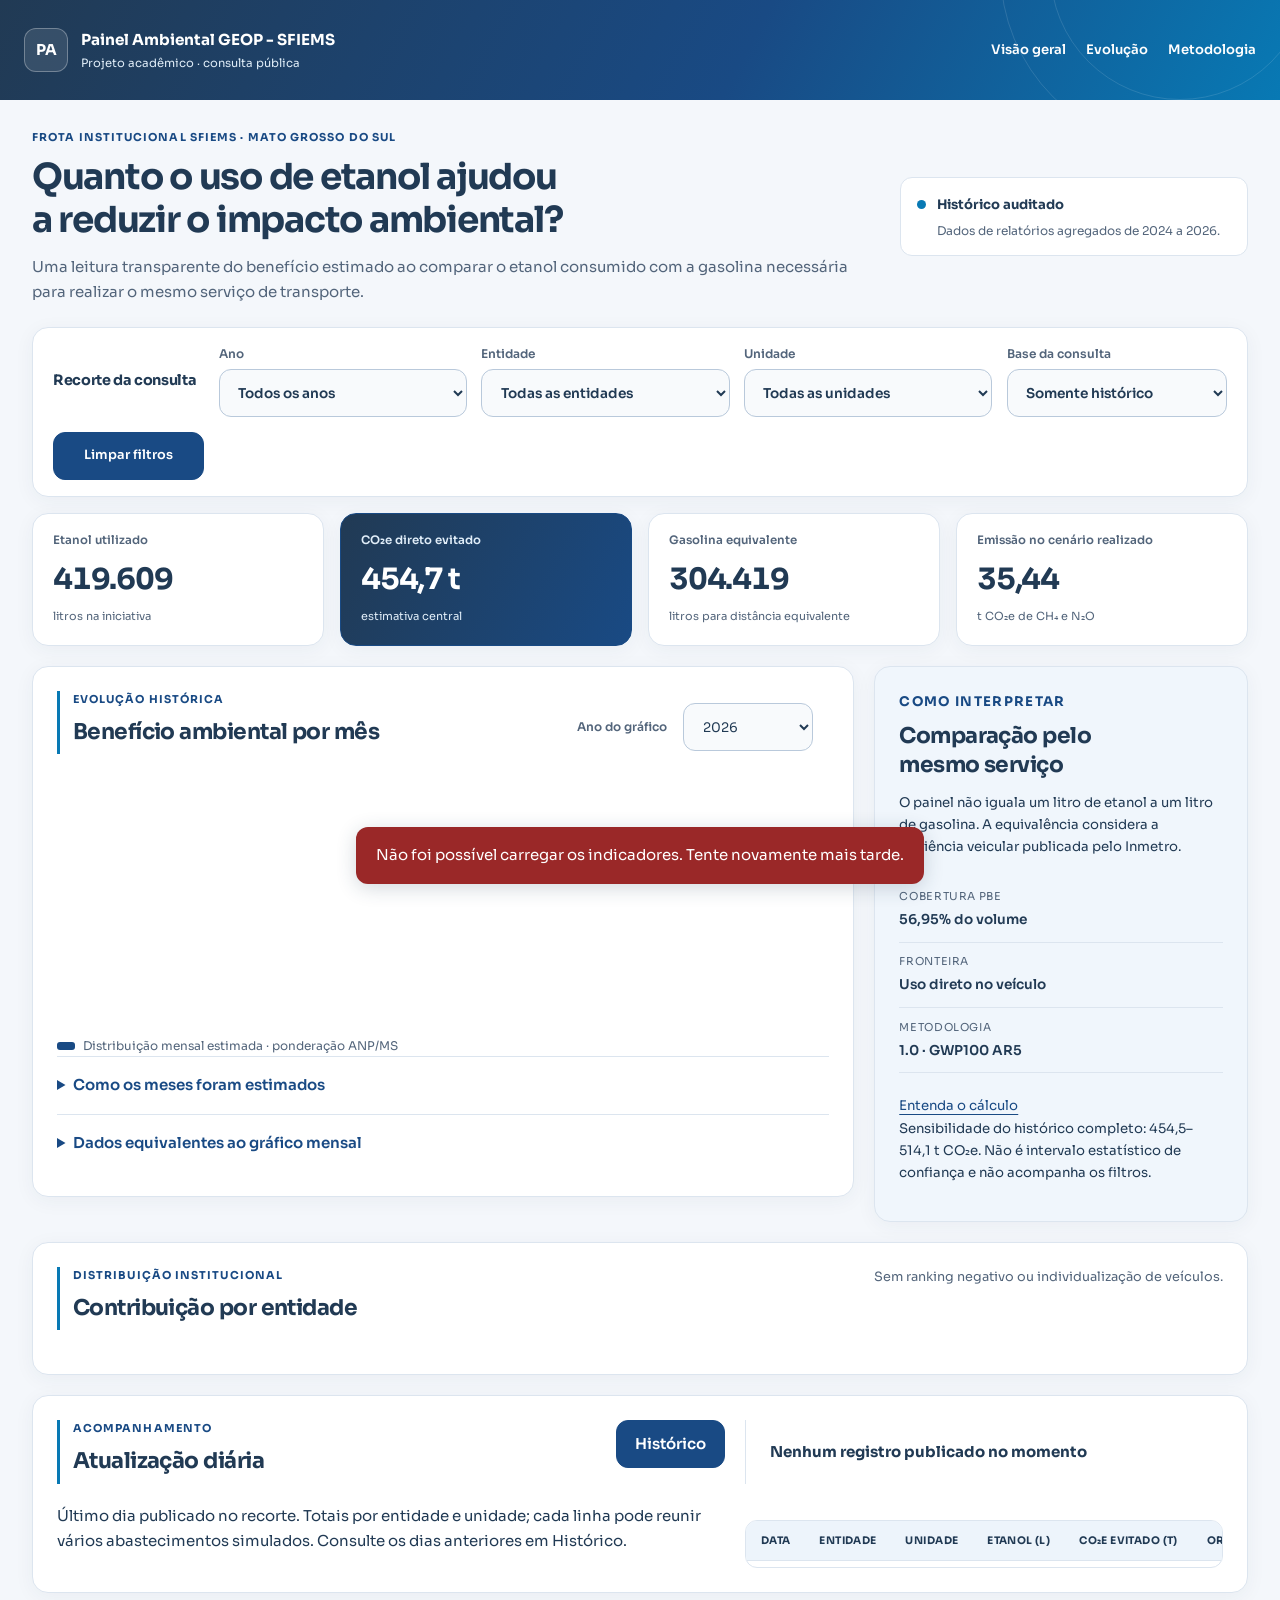
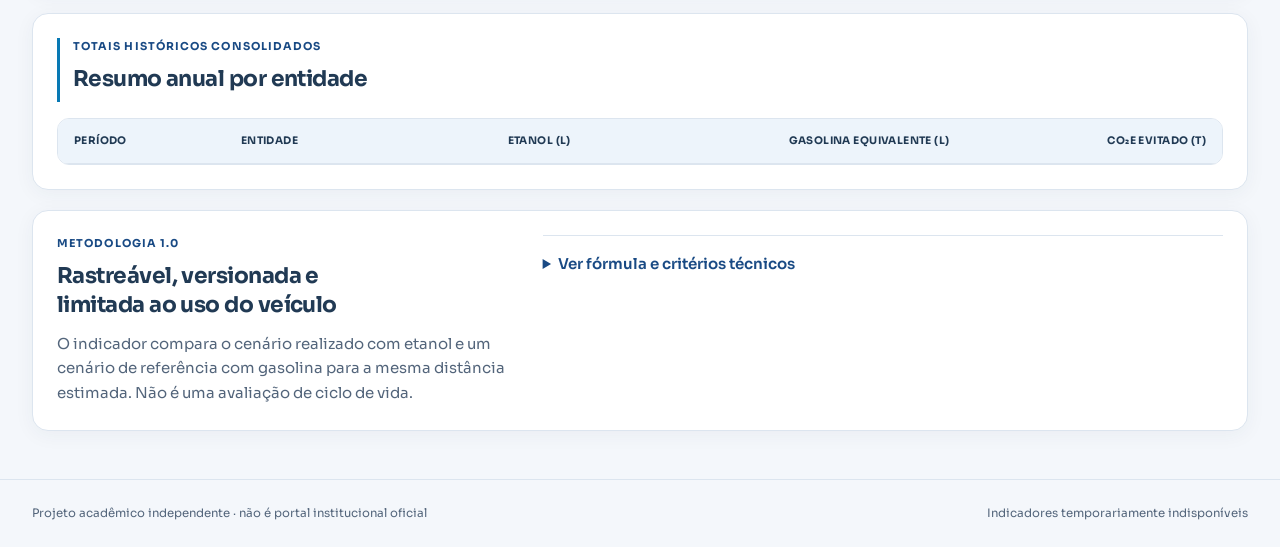
==== commit 61fc9bd0: "Adiciona historico acumulado em modal com filtros" ====
--- a/index.html
+++ b/index.html
@@ -74,9 +74,9 @@
     </section>
 
     <section class="simulation-section" aria-labelledby="titulo-simulacao">
-      <div><p class="eyebrow">Acompanhamento</p><h2 id="titulo-simulacao">Atualização diária</h2></div>
+      <div class="section-heading"><div><p class="eyebrow">Acompanhamento</p><h2 id="titulo-simulacao">Atualização diária</h2></div><button id="abrir-historico" type="button" aria-haspopup="dialog">Histórico</button></div>
       <div id="simulation-state" class="simulation-state"><strong>Nenhum registro publicado no momento</strong></div>
-      <p>Totais diários por entidade e unidade; cada linha pode reunir vários abastecimentos simulados.</p>
+      <p>Último dia publicado no recorte. Totais por entidade e unidade; cada linha pode reunir vários abastecimentos simulados. Consulte os dias anteriores em Histórico.</p>
             <div class="table-wrap daily-table" tabindex="0" aria-label="Registros diários publicados"><table><thead><tr><th>Data</th><th>Entidade</th><th>Unidade</th><th>Etanol (L)</th><th>CO₂e evitado (t)</th><th>Origem</th></tr></thead><tbody id="daily-body"></tbody></table></div>
     </section>
 
@@ -93,6 +93,13 @@
     </section>
   </main>
 
+  <dialog id="historico-dialog" aria-labelledby="historico-titulo" aria-describedby="historico-resumo">
+    <div class="section-heading"><div><p class="eyebrow">Registros acumulados · SIMULADO</p><h2 id="historico-titulo">Histórico de consumo diário</h2></div><button id="fechar-historico" type="button" autofocus>Fechar</button></div>
+    <p id="historico-resumo"></p>
+    <p>Respeita os filtros de ano, entidade e unidade do painel. Somente datas já publicadas; sem registros futuros ou amostras de teste.</p>
+    <div class="table-wrap history-scroll" tabindex="0" aria-label="Histórico de consumo rolável"><table><thead><tr><th>Data</th><th>Entidade</th><th>Unidade</th><th>Etanol (L)</th><th>CO₂e evitado (t)</th><th>Origem</th></tr></thead><tbody id="history-body"></tbody></table></div>
+  </dialog>
+
   <footer><p>Projeto acadêmico independente · não é portal institucional oficial</p><p id="ultima-atualizacao">Carregando atualização…</p></footer>
   <div id="erro-dados" class="error-banner" role="alert" hidden>Não foi possível carregar os indicadores. Tente novamente mais tarde.</div>
 </body>
--- a/assets/styles.css
+++ b/assets/styles.css
@@ -233,6 +233,27 @@
 .disclaimer { grid-column: 1 / -1; margin: 0; padding: .9rem 1rem; border: 1px solid #eedbb9; border-radius: 12px; background: #fff8eb; color: #70480f; font-size: .8rem; }
 .badge-simulado { display: inline-flex; align-items: center; width: fit-content; max-width: 100%; padding: .2rem .6rem; border: 1px solid #e5cd9e; border-radius: 999px; background: #fff4df; color: #70480f; font-size: .65rem; font-weight: 700; letter-spacing: .04em; vertical-align: middle; }
 
+body:has(#historico-dialog[open]) { overflow: hidden; }
+#historico-dialog {
+  width: min(1100px, calc(100% - 2rem));
+  max-height: 90vh;
+  max-height: 90dvh;
+  margin: auto;
+  padding: clamp(1rem, 3vw, 2rem);
+  border: 1px solid var(--line);
+  border-radius: var(--radius);
+  background: var(--surface);
+  color: var(--ink);
+  box-shadow: 0 16px 60px rgb(33 58 84 / 25%);
+  overflow: auto;
+}
+#historico-dialog::backdrop { background: rgb(20 36 54 / 60%); }
+#historico-dialog .section-heading { flex-wrap: wrap; }
+#historico-dialog > p { color: var(--muted); font-size: .8rem; }
+#historico-resumo { margin-top: 1rem; font-weight: 600; }
+.history-scroll { max-height: 50vh; overflow: auto; overscroll-behavior: contain; }
+.history-scroll th { position: sticky; top: 0; z-index: 1; }
+
 .table-wrap { max-width: 100%; overflow-x: auto; margin-top: 1rem; border: 1px solid var(--line); border-radius: 12px; overscroll-behavior-x: contain; }
 table { width: 100%; border-collapse: collapse; font-size: .8rem; font-variant-numeric: tabular-nums; }
 caption { padding: .8rem 1rem; text-align: left; color: var(--muted); }
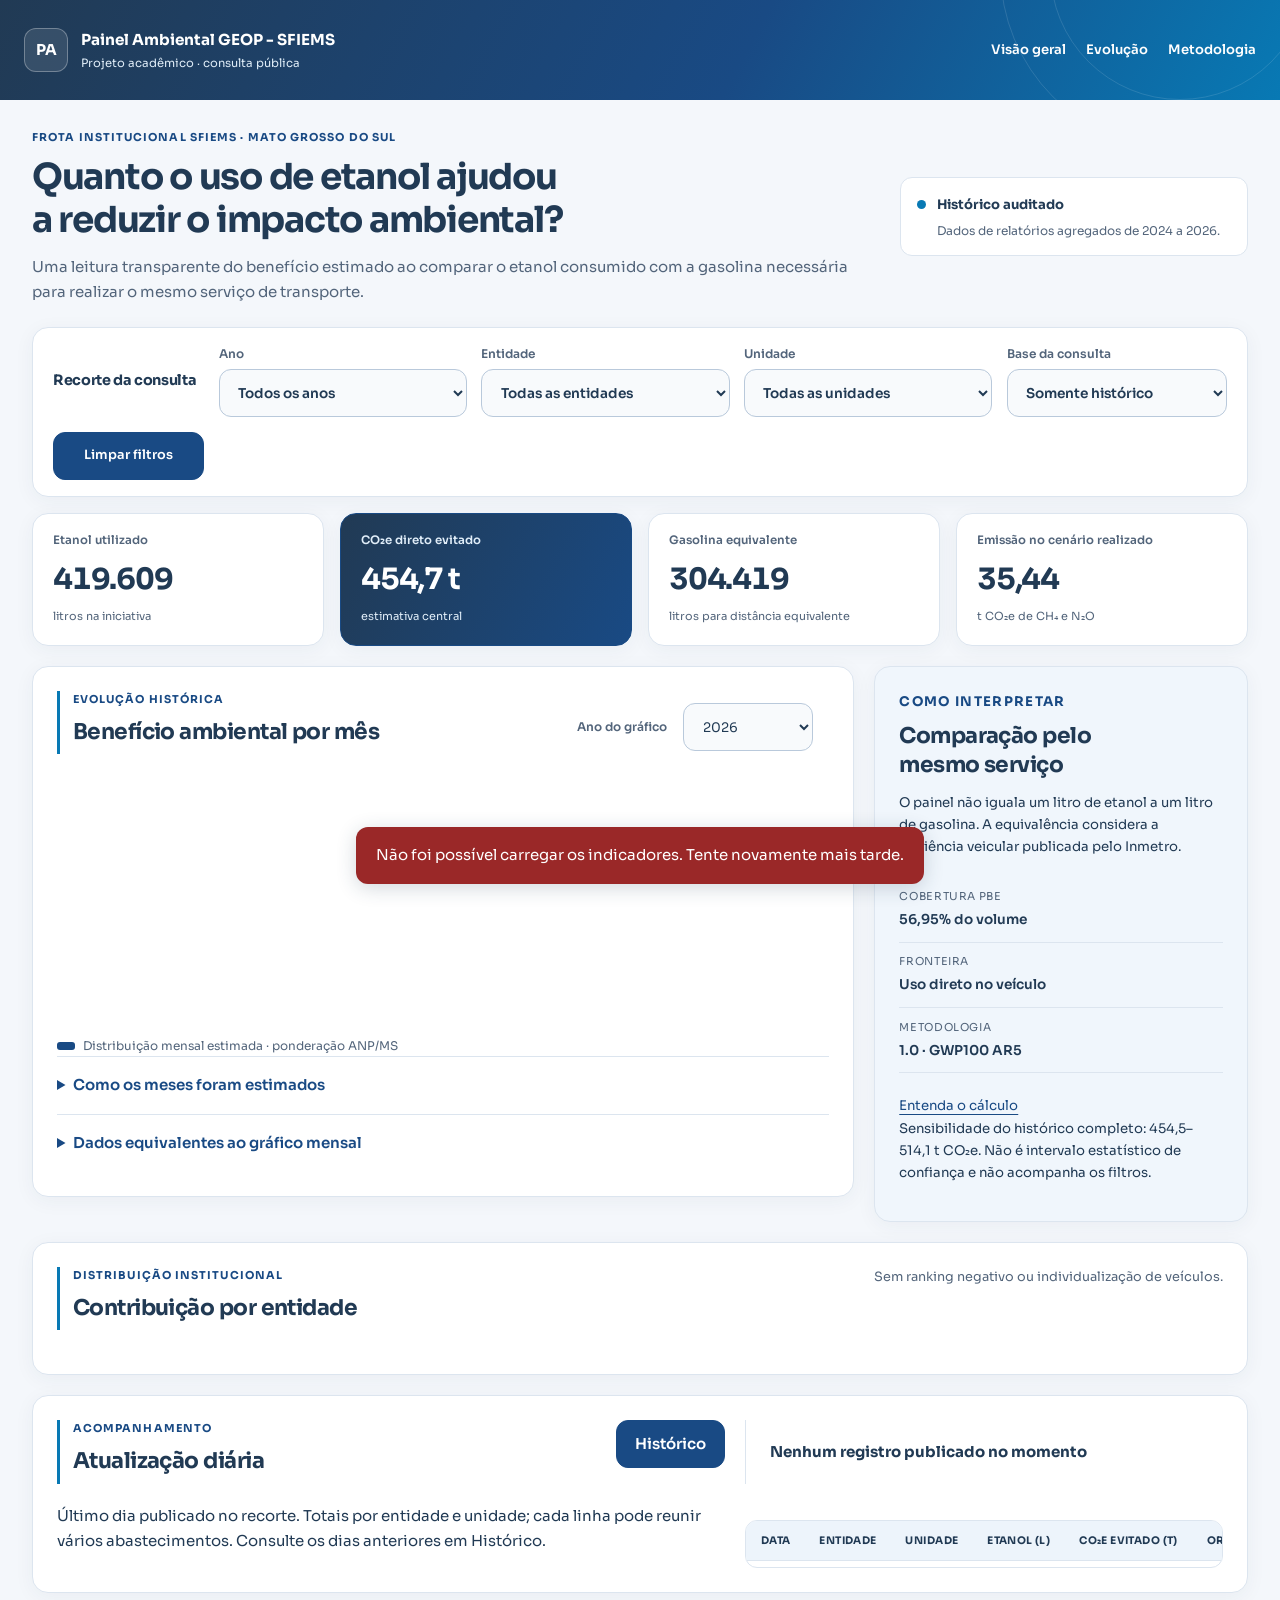
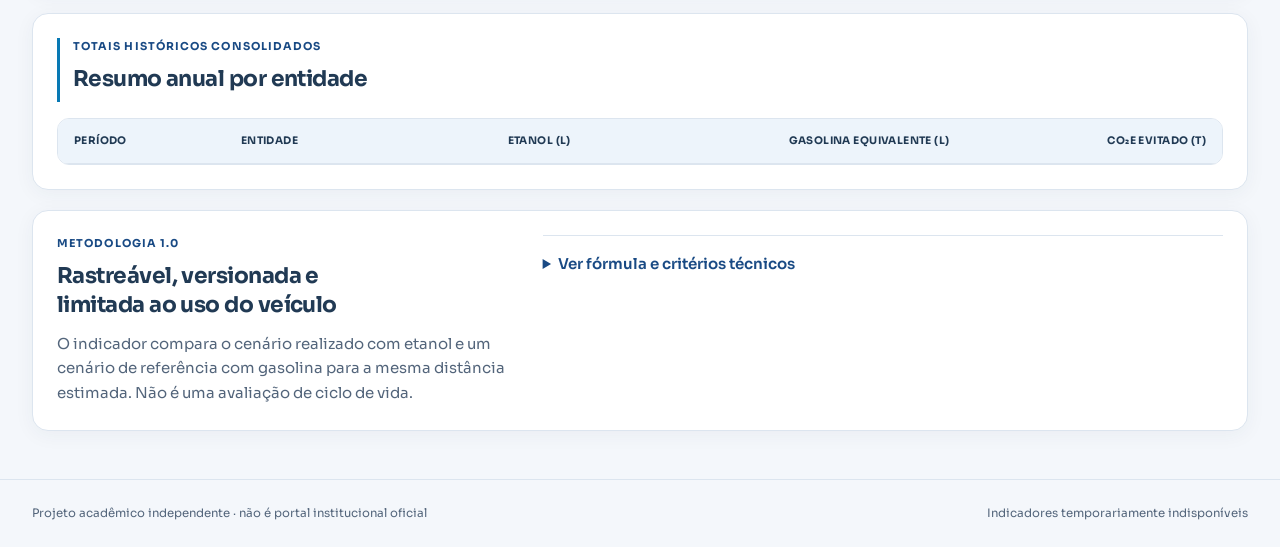
==== commit d1451059: "Update section headings in index.html" ====
--- a/index.html
+++ b/index.html
@@ -76,7 +76,7 @@
     <section class="simulation-section" aria-labelledby="titulo-simulacao">
       <div class="section-heading"><div><p class="eyebrow">Acompanhamento</p><h2 id="titulo-simulacao">Atualização diária</h2></div><button id="abrir-historico" type="button" aria-haspopup="dialog">Histórico</button></div>
       <div id="simulation-state" class="simulation-state"><strong>Nenhum registro publicado no momento</strong></div>
-      <p>Último dia publicado no recorte. Totais por entidade e unidade; cada linha pode reunir vários abastecimentos simulados. Consulte os dias anteriores em Histórico.</p>
+      <p>Último dia publicado no recorte. Totais por entidade e unidade; cada linha pode reunir vários abastecimentos. Consulte os dias anteriores em Histórico.</p>
             <div class="table-wrap daily-table" tabindex="0" aria-label="Registros diários publicados"><table><thead><tr><th>Data</th><th>Entidade</th><th>Unidade</th><th>Etanol (L)</th><th>CO₂e evitado (t)</th><th>Origem</th></tr></thead><tbody id="daily-body"></tbody></table></div>
     </section>
 
@@ -94,7 +94,7 @@
   </main>
 
   <dialog id="historico-dialog" aria-labelledby="historico-titulo" aria-describedby="historico-resumo">
-    <div class="section-heading"><div><p class="eyebrow">Registros acumulados · SIMULADO</p><h2 id="historico-titulo">Histórico de consumo diário</h2></div><button id="fechar-historico" type="button" autofocus>Fechar</button></div>
+    <div class="section-heading"><div><p class="eyebrow">Registros acumulados</p><h2 id="historico-titulo">Histórico de consumo diário</h2></div><button id="fechar-historico" type="button" autofocus>Fechar</button></div>
     <p id="historico-resumo"></p>
     <p>Respeita os filtros de ano, entidade e unidade do painel. Somente datas já publicadas; sem registros futuros ou amostras de teste.</p>
     <div class="table-wrap history-scroll" tabindex="0" aria-label="Histórico de consumo rolável"><table><thead><tr><th>Data</th><th>Entidade</th><th>Unidade</th><th>Etanol (L)</th><th>CO₂e evitado (t)</th><th>Origem</th></tr></thead><tbody id="history-body"></tbody></table></div>
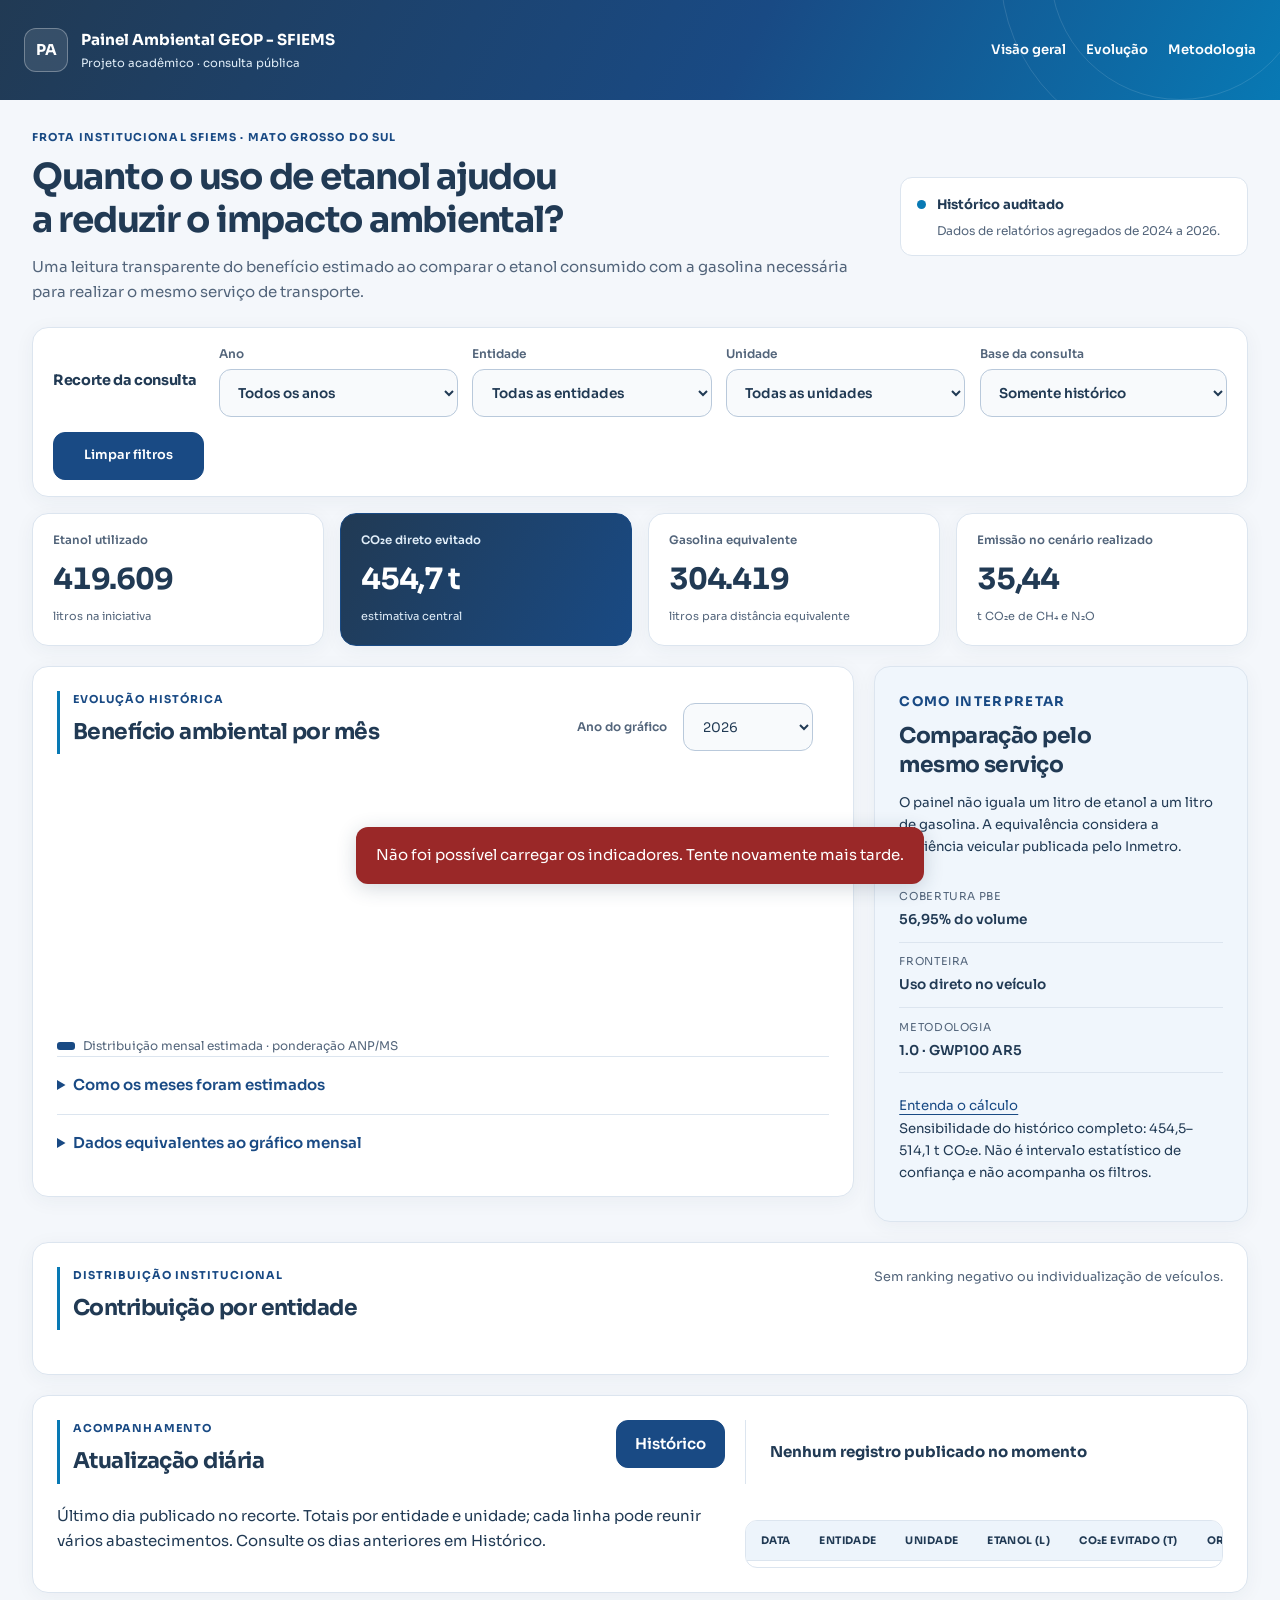
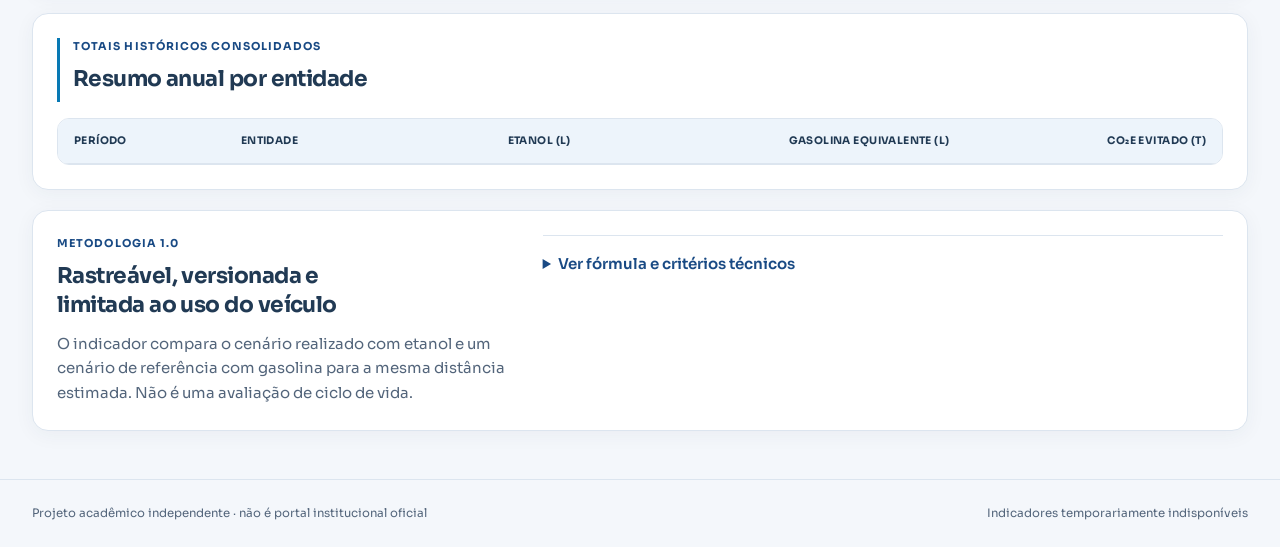
==== commit a71bb2eb: "Update filter options in index.html" ====
--- a/index.html
+++ b/index.html
@@ -39,7 +39,7 @@
       <label>Ano<select id="filtro-ano"><option value="todos">Todos os anos</option></select></label>
       <label>Entidade<select id="filtro-entidade"><option value="todas">Todas as entidades</option></select></label>
       <label>Unidade<select id="filtro-unidade"><option value="todas">Todas as unidades</option></select></label>
-      <label>Base da consulta<select id="filtro-base"><option value="historico">Somente histórico</option><option value="combinado">Histórico + simulação</option></select></label>
+      <label>Base da consulta<select id="filtro-base"><option value="historico">Somente histórico</option><option value="combinado">Histórico + Dados Diários</option></select></label>
             <button id="limpar-filtros" type="button">Limpar filtros</button>
     </section>
 
